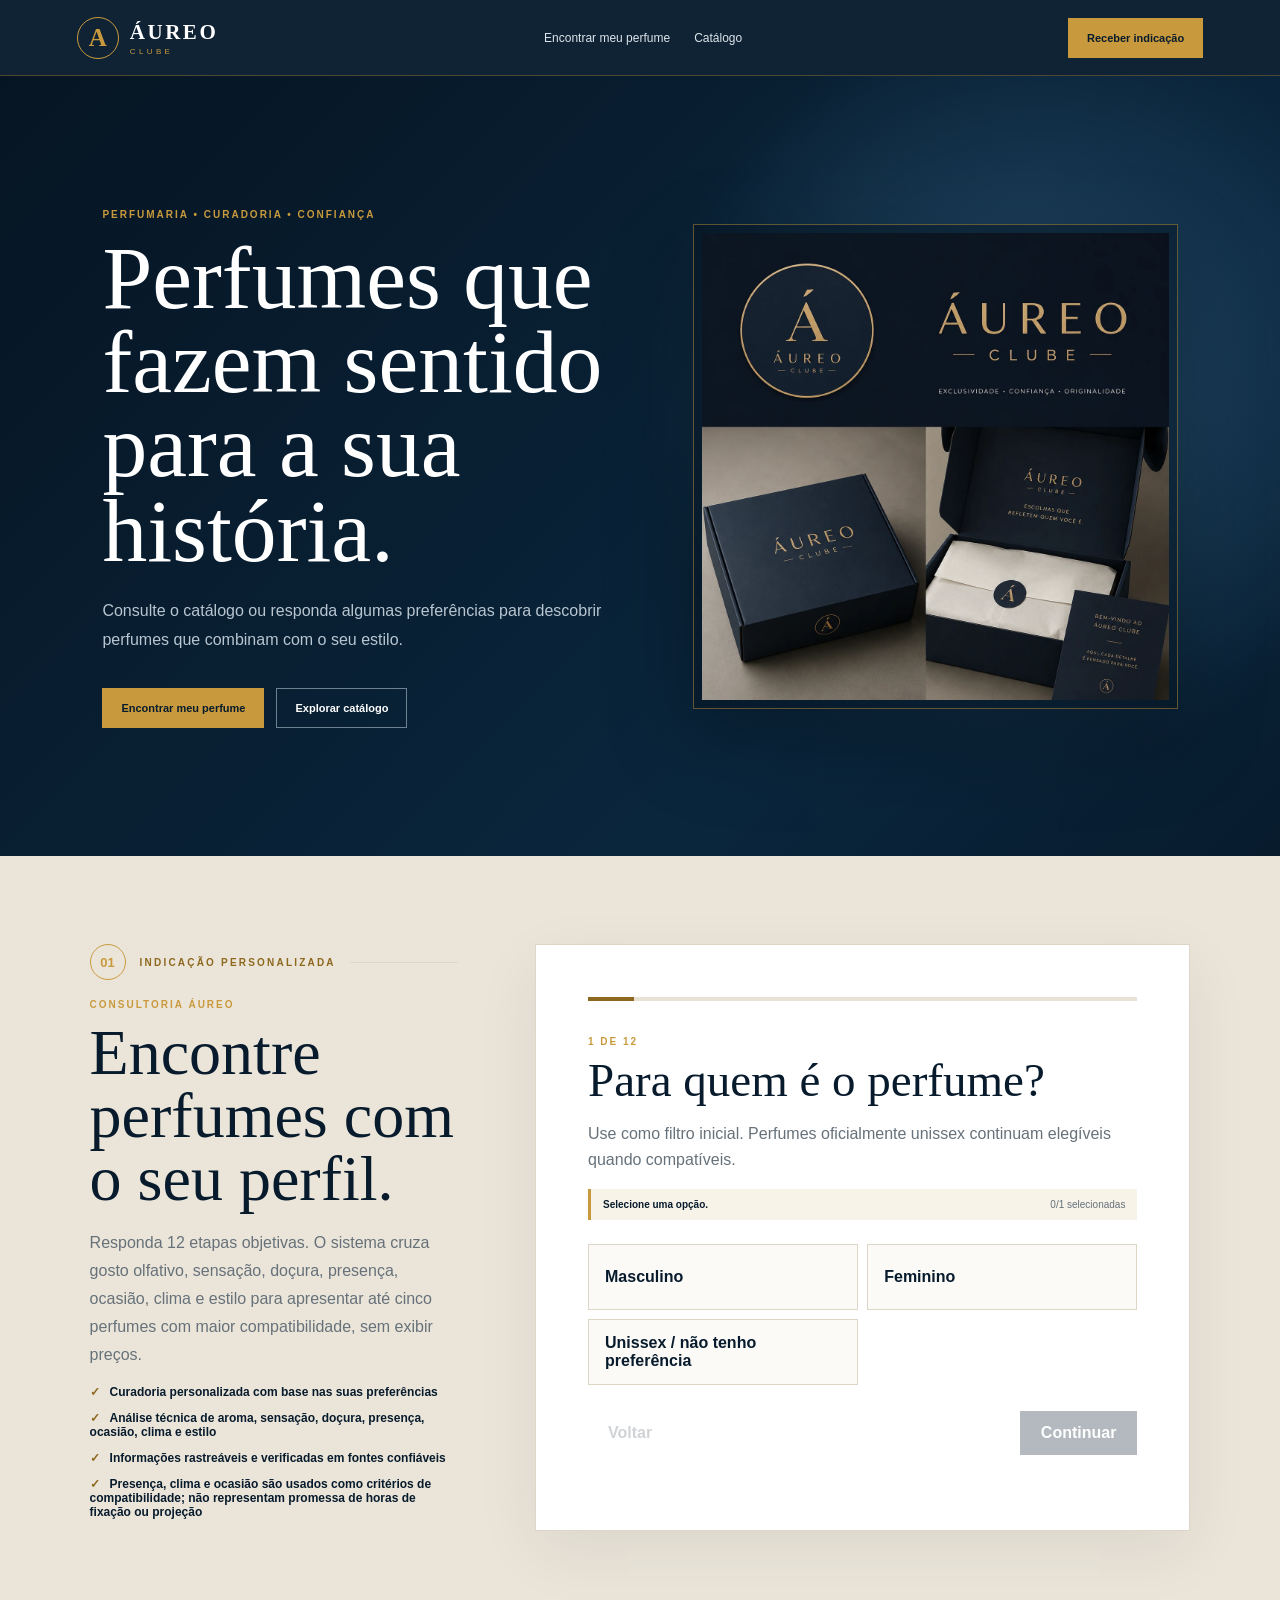
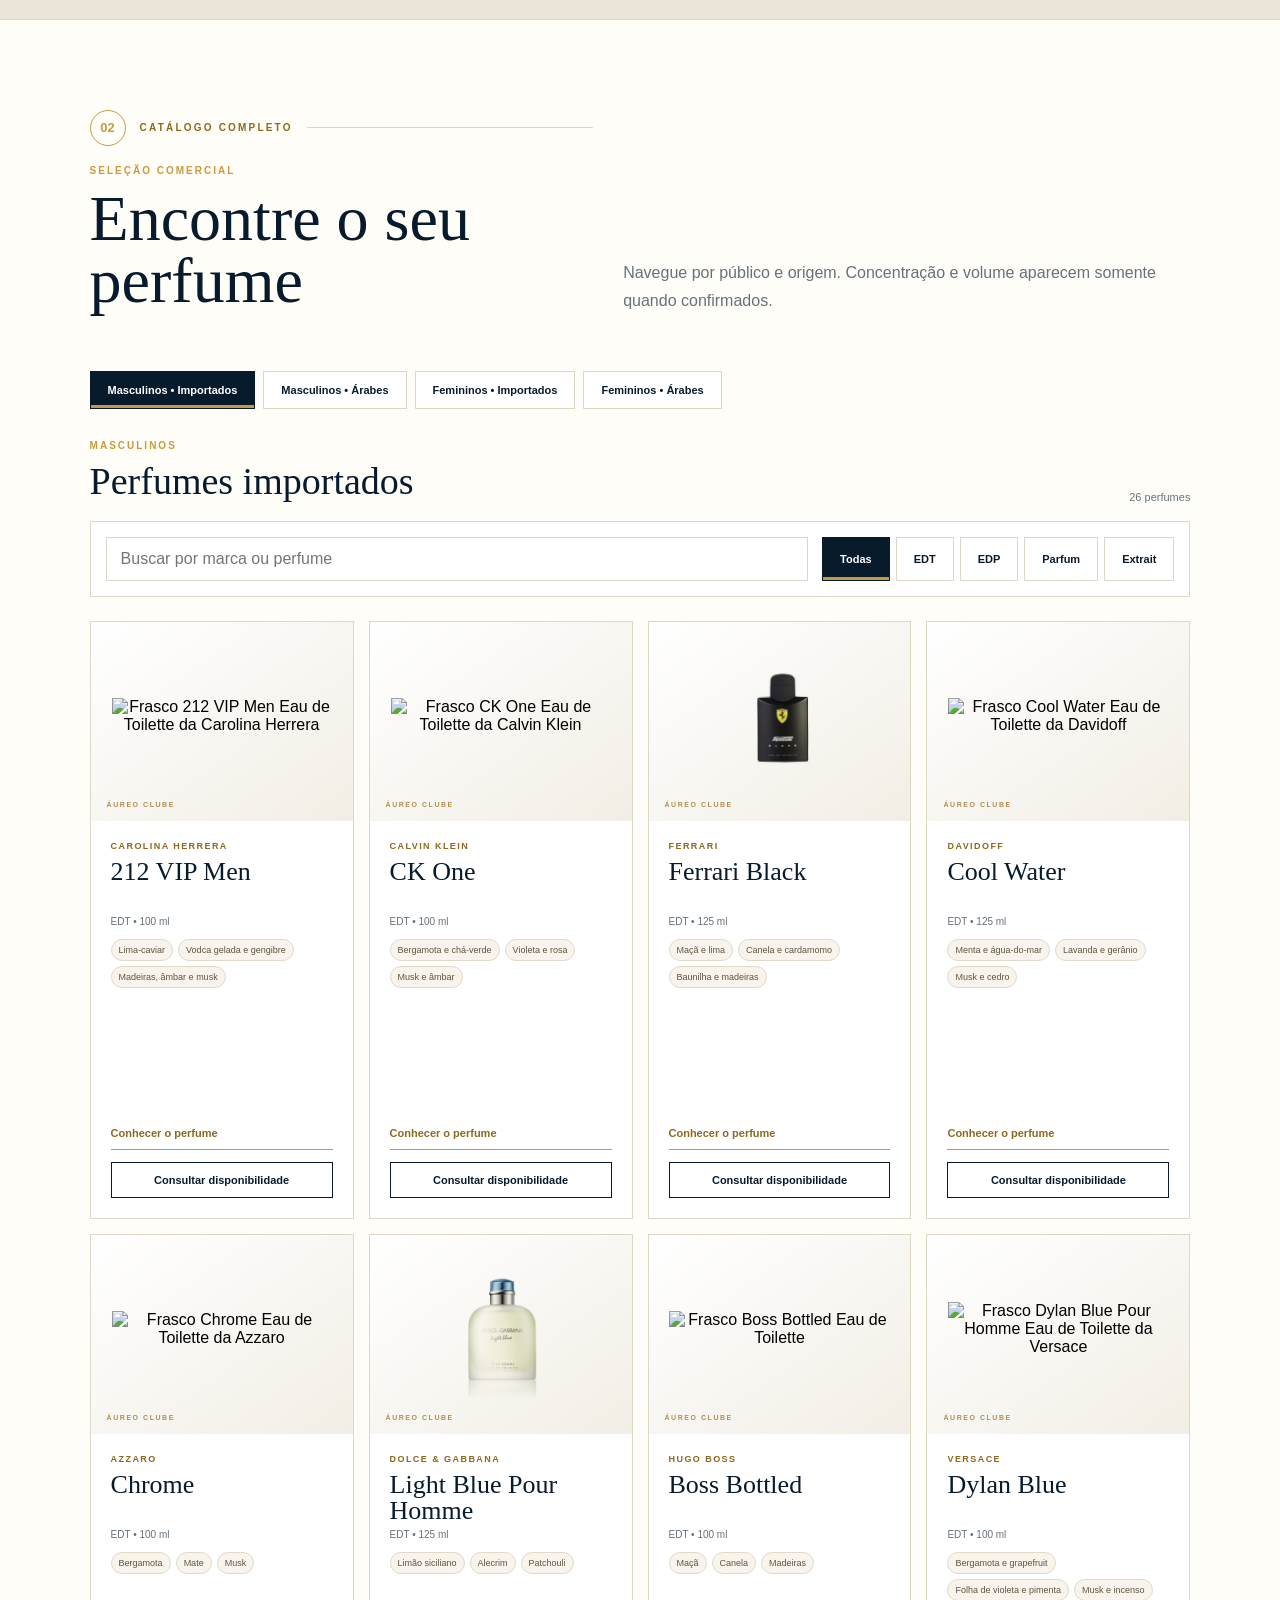
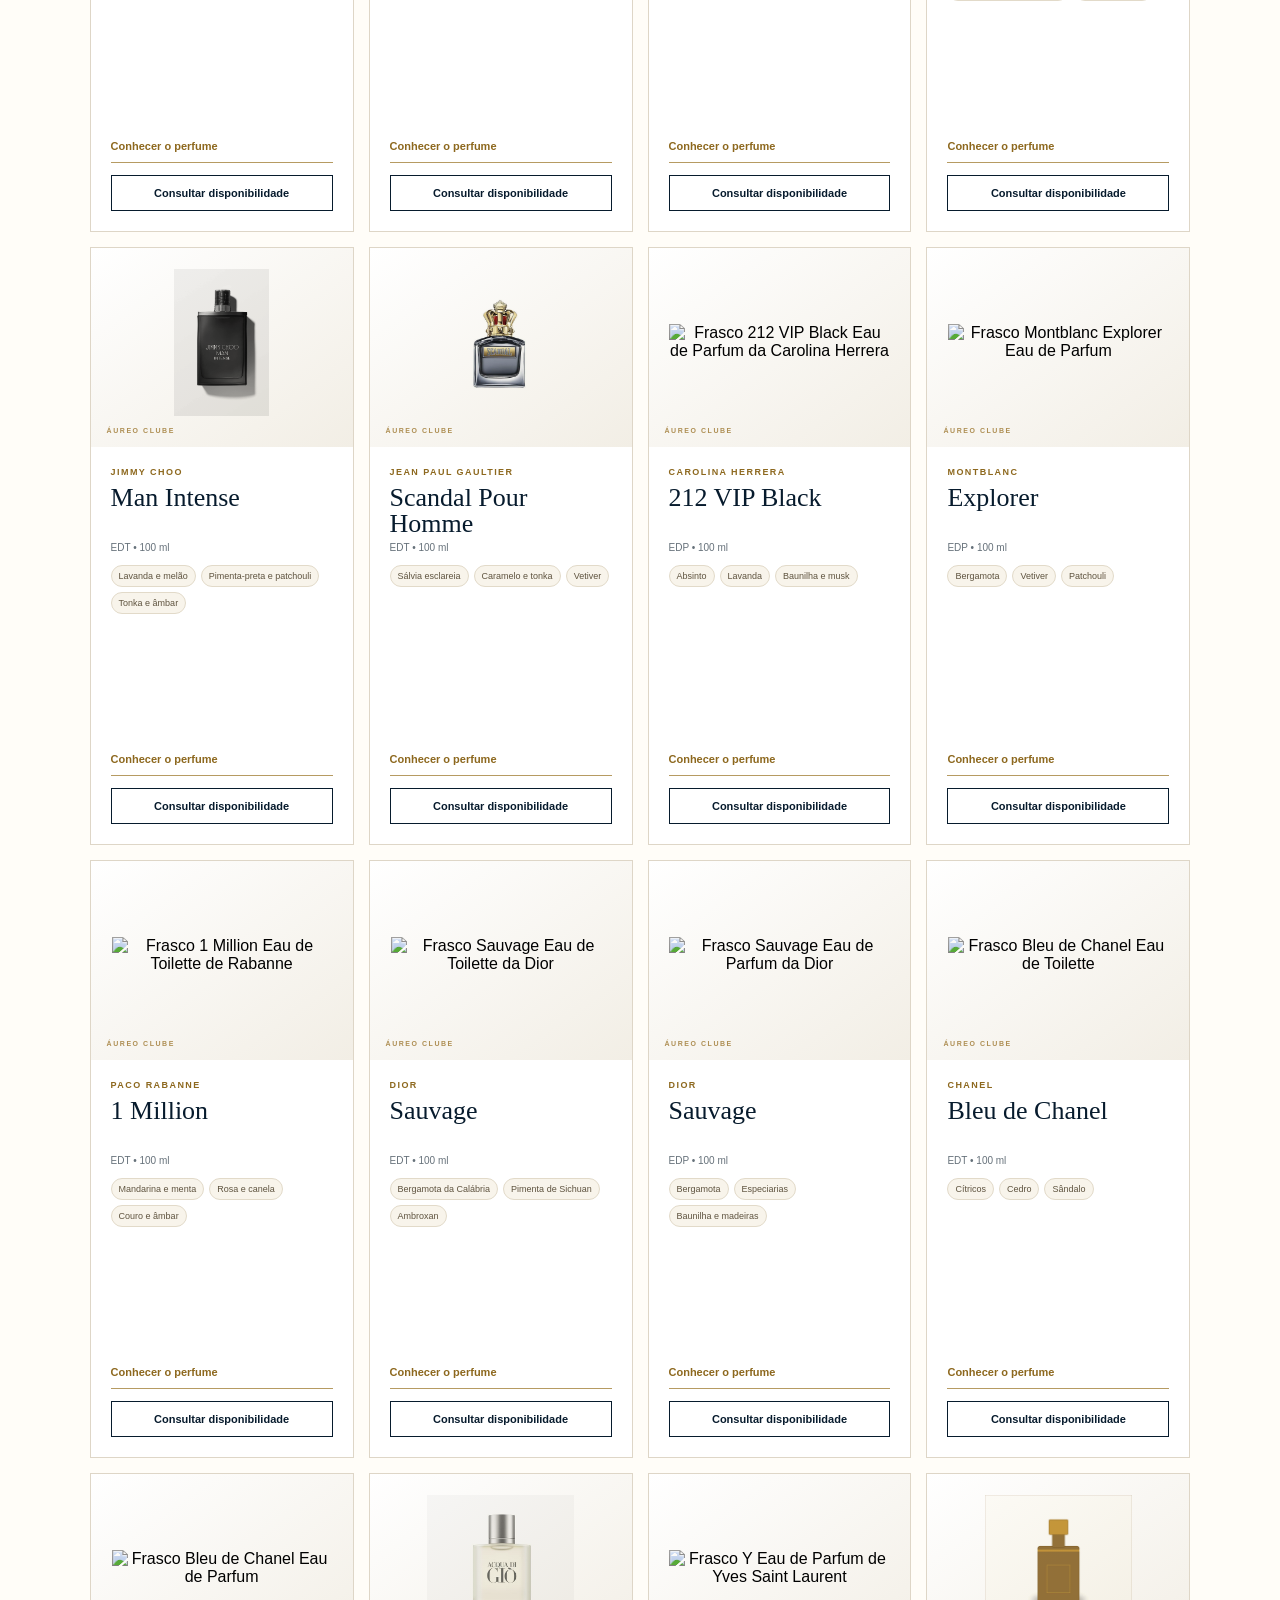
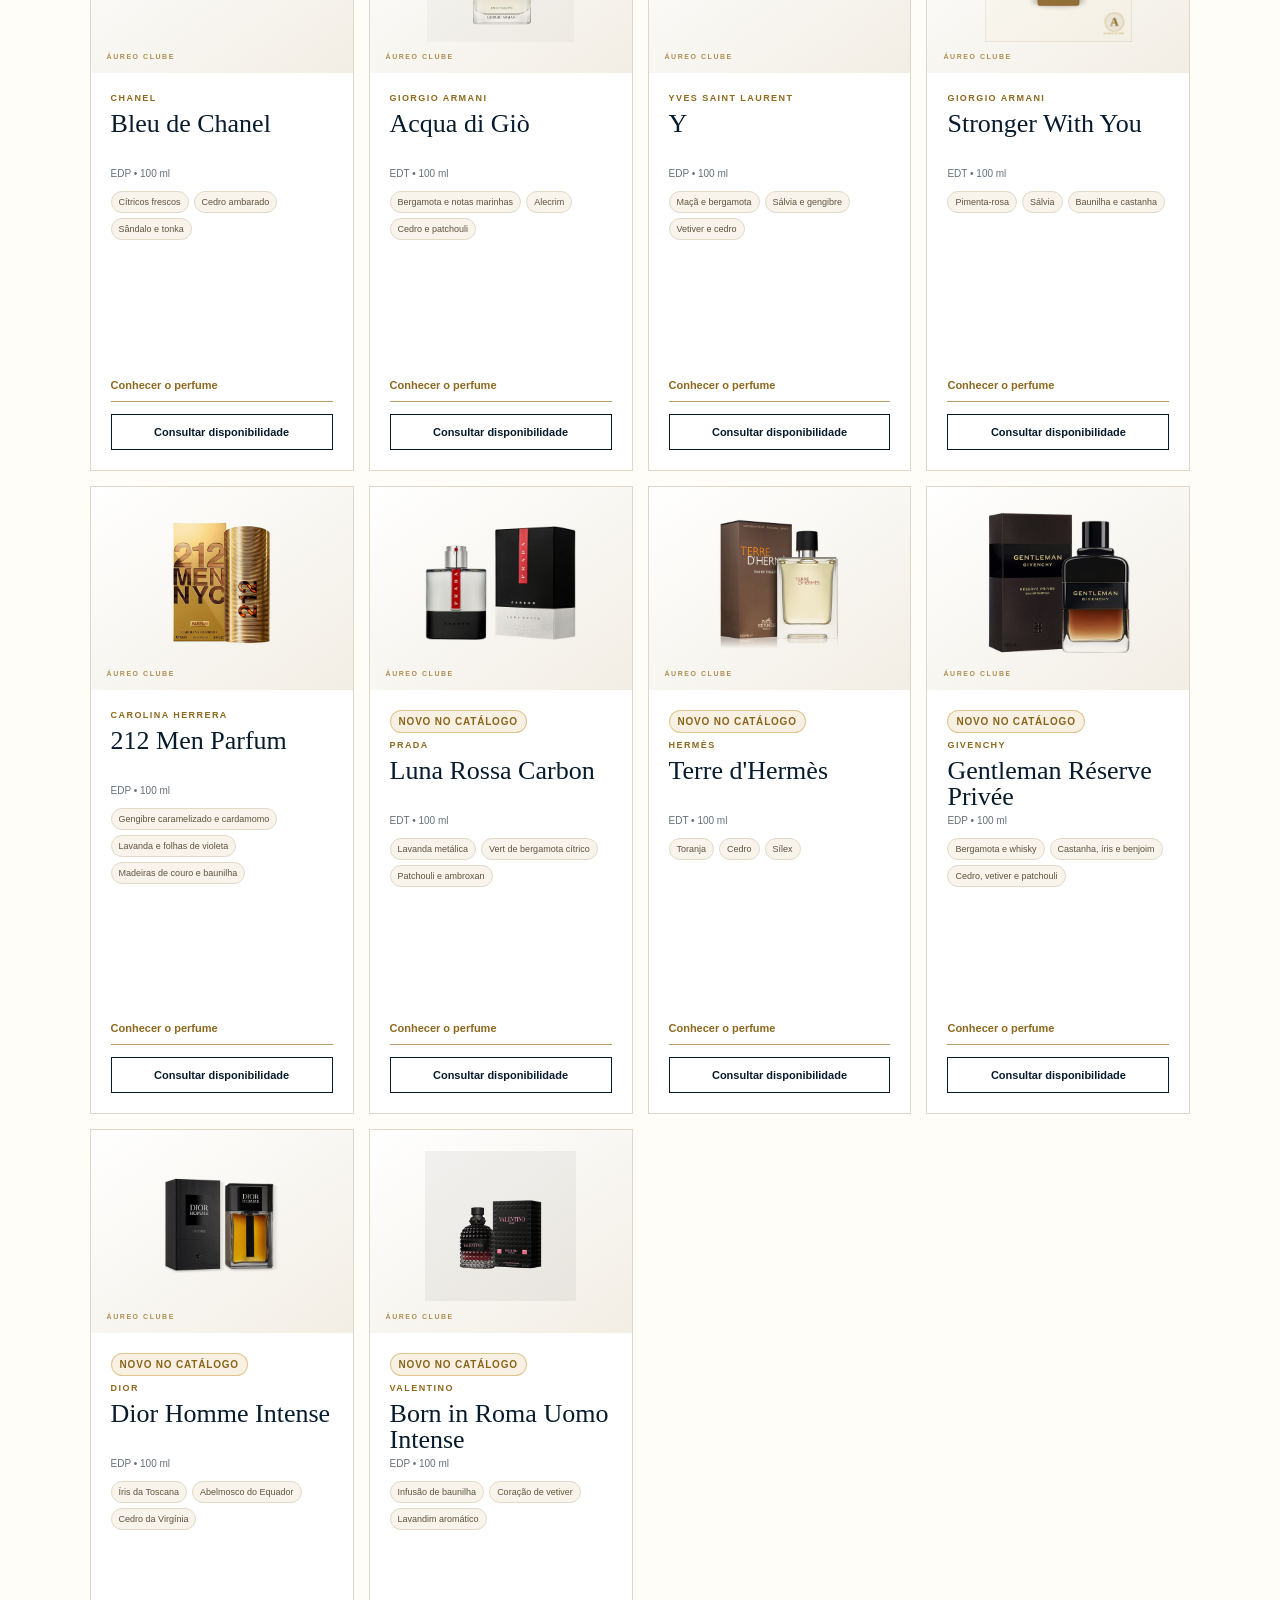
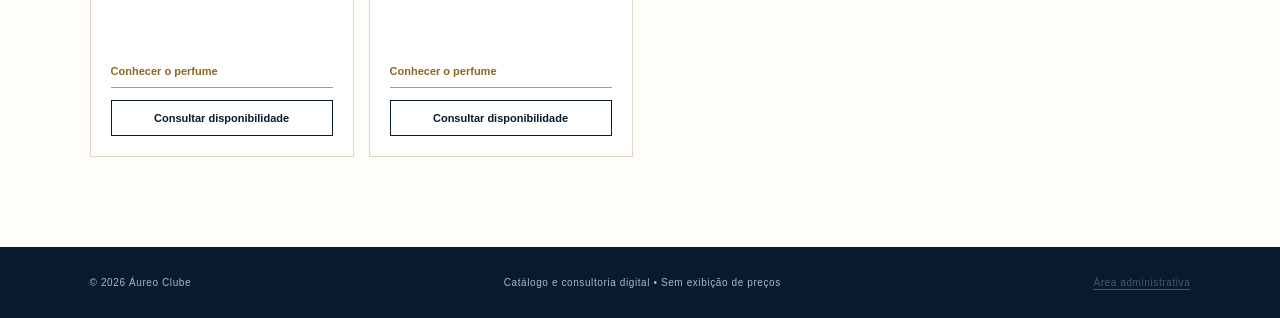
==== index.html @ dc9e3a60 "Add files via upload" ====
<!doctype html>
<html lang="pt-BR">
<head>
<meta charset="utf-8">
<meta name="viewport" content="width=device-width,initial-scale=1">
<meta name="description" content="Catálogo e consultoria olfativa Áureo Clube.">
<title>Áureo Clube — Catálogo e Consultoria</title>
<style>
:root{--navy:#071b2d;--navy2:#0d2d46;--gold:#c99a3d;--gold2:#8d681e;--cream:#f6f2e9;--paper:#fffdf8;--ink:#142230;--muted:#66717a;--line:#ded6c7;--display:Georgia,'Times New Roman',serif;--sans:Inter,Arial,sans-serif}*{box-sizing:border-box}html{scroll-behavior:smooth}body{margin:0;background:var(--cream);color:var(--ink);font-family:var(--sans)}button,input{font:inherit}button,a{touch-action:manipulation}.sr{position:absolute;width:1px;height:1px;padding:0;margin:-1px;overflow:hidden;clip:rect(0,0,0,0);white-space:nowrap;border:0}.header{position:sticky;top:0;z-index:20;min-height:76px;padding:12px clamp(18px,6vw,90px);display:flex;align-items:center;justify-content:space-between;gap:20px;background:rgba(7,27,45,.96);border-bottom:1px solid rgba(201,154,61,.32);backdrop-filter:blur(16px)}.brand{display:flex;align-items:center;gap:11px;color:white;text-decoration:none}.mark{width:42px;height:42px;display:grid;place-items:center;border:1px solid var(--gold);border-radius:50%;color:var(--gold);font:700 25px var(--display)}.brand strong{display:block;font:600 21px var(--display);letter-spacing:.12em;text-transform:uppercase}.brand small{display:block;margin-top:2px;color:var(--gold);font-size:8px;letter-spacing:.42em}.header nav{display:flex;gap:24px}.header nav a{color:#dce5eb;text-decoration:none;font-size:12px}.header .cta,.primary{padding:13px 18px;border:1px solid var(--gold);background:var(--gold);color:var(--navy);text-decoration:none;font-size:11px;font-weight:800}.hero{min-height:640px;padding:clamp(70px,10vw,140px) clamp(20px,8vw,120px);display:grid;grid-template-columns:1.05fr .95fr;align-items:center;gap:55px;overflow:hidden;background:radial-gradient(circle at 80% 40%,#244b68 0,transparent 34%),linear-gradient(135deg,#061523,#0a263d 70%,#071b2d);color:white}.eyebrow{color:var(--gold);font-size:10px;font-weight:800;letter-spacing:.2em}.hero h1{max-width:760px;margin:14px 0 24px;font:500 clamp(50px,7vw,92px)/.94 var(--display)}.hero p{max-width:600px;color:#b8c6d1;line-height:1.8}.hero-actions{margin-top:34px;display:flex;gap:12px;flex-wrap:wrap}.secondary{padding:13px 18px;border:1px solid #6d8190;color:white;text-decoration:none;font-size:11px;font-weight:800}.hero-art{height:430px;position:relative;display:grid;place-items:center}.hero-art:before{content:'A';width:245px;height:330px;display:grid;place-items:center;border:1px solid rgba(201,154,61,.75);border-radius:32px 32px 70px 70px;background:linear-gradient(150deg,rgba(255,255,255,.16),rgba(255,255,255,.03));box-shadow:0 40px 90px #0008;color:var(--gold);font:500 118px var(--display)}.hero-art:after{content:'ÁUREO CLUBE';position:absolute;bottom:55px;color:#d8c28e;font:700 10px var(--sans);letter-spacing:.3em}.consult{padding:88px clamp(20px,7vw,110px);display:grid;grid-template-columns:minmax(260px,.72fr) minmax(0,1.28fr);gap:clamp(34px,6vw,82px);background:#ebe5d9}.consult h2,.section-title h2{margin:10px 0 18px;color:var(--navy);font:500 clamp(42px,5vw,68px)/.98 var(--display)}.consult-intro p,.section-title p{color:var(--muted);line-height:1.75}.proof{padding:0;list-style:none;display:grid;gap:12px;color:var(--navy);font-size:12px;font-weight:700}.proof li:before{content:'✓';margin-right:10px;color:var(--gold2)}.quiz{padding:clamp(25px,5vw,52px);background:white;border:1px solid var(--line);box-shadow:0 20px 60px #071b2d12}.progress{height:4px;margin-bottom:30px;background:#e7e1d6}.progress span{height:100%;display:block;background:var(--gold2);transition:.2s}.quiz h3{margin:8px 0 8px;color:var(--navy);font:500 clamp(31px,4vw,47px)/1.02 var(--display)}.quiz>p{color:var(--muted);line-height:1.6}.options{margin-top:24px;display:grid;grid-template-columns:repeat(2,minmax(0,1fr));gap:9px}.option{min-height:66px;padding:14px 16px;border:1px solid var(--line);background:#fbfaf7;color:var(--navy);cursor:pointer;text-align:left;font-weight:750}.option[aria-checked=true]{border-color:var(--navy);background:var(--navy);color:white;box-shadow:inset 4px 0 var(--gold)}.quiz-actions{margin-top:26px;display:flex;justify-content:space-between;gap:12px}.quiz-actions button{min-height:44px;padding:0 20px;border:1px solid var(--navy);background:var(--navy);color:white;cursor:pointer;font-weight:800}.quiz-actions button:first-child{border:0;background:transparent;color:var(--muted)}.quiz-actions button:disabled{opacity:.3;cursor:not-allowed}.result-list{display:grid;gap:12px}.result{display:grid;grid-template-columns:155px 1fr;border:1px solid var(--line);background:#fbfaf7;overflow:hidden}.result img{width:100%;height:100%;min-height:255px;object-fit:contain;background:white;padding:10px}.result-copy{padding:23px}.result h4{margin:6px 0;color:var(--navy);font:500 31px var(--display)}.result p,.result dd{color:var(--muted);font-size:11px;line-height:1.6}.result dl{margin:12px 0}.result dt{color:var(--navy);font-size:9px;font-weight:800;text-transform:uppercase;letter-spacing:.1em}.result dd{margin:3px 0 10px}.source{color:var(--gold2);font-size:10px;font-weight:700}.empty{padding:30px;border:1px solid var(--line);background:#fbfaf7;color:var(--muted);line-height:1.7}.catalog{padding:90px clamp(20px,7vw,110px)}.section-title{display:flex;align-items:end;justify-content:space-between;gap:30px}.section-title p{max-width:570px}.tabs{margin-top:40px;display:flex;gap:8px;flex-wrap:wrap}.tabs button,.pills button{padding:12px 17px;border:1px solid var(--line);background:white;color:var(--navy);cursor:pointer;font-size:11px;font-weight:800}.tabs button.active,.pills button.active{border-color:var(--navy);background:var(--navy);color:white;box-shadow:inset 0 -3px var(--gold)}.category-head{margin:26px 0 18px;display:flex;align-items:end;justify-content:space-between}.category-head h3{margin:6px 0 0;color:var(--navy);font:500 38px var(--display)}.count{color:var(--muted);font-size:11px}.filters{margin-bottom:24px;padding:15px;display:grid;grid-template-columns:1fr auto;gap:14px;background:white;border:1px solid var(--line)}.filters input{width:100%;height:44px;padding:0 14px;border:1px solid var(--line)}.pills{display:flex;gap:6px}.grid{display:grid;grid-template-columns:repeat(4,minmax(0,1fr));gap:15px}.card{min-width:0;display:flex;flex-direction:column;background:white;border:1px solid var(--line);overflow:hidden}.visual{height:310px;padding:0;border:0;background:linear-gradient(145deg,#fff,#f2eee5);cursor:pointer;overflow:hidden}.visual img{width:100%;height:100%;object-fit:contain;padding:8%}.visual img.legacy-left{object-fit:cover;padding:0;transform:scale(1.75);transform-origin:22% 65%}.visual img.legacy-right{object-fit:cover;padding:0;transform:scale(1.55);transform-origin:76% 55%}.card-body{height:100%;padding:20px;display:flex;flex-direction:column}.brand-name{color:var(--gold2);font-size:9px;font-weight:800;letter-spacing:.16em;text-transform:uppercase}.card h3{min-height:52px;margin:8px 0 5px;color:var(--navy);font:500 26px/1 var(--display)}.meta{color:var(--muted);font-size:10px}.chips{margin:12px 0 18px;padding:0;display:flex;flex-wrap:wrap;gap:5px;list-style:none}.chips li{padding:5px 7px;border:1px solid #e2dac9;border-radius:99px;background:#f8f4eb;color:#5e533f;font-size:9px}.detail{margin-top:auto;padding:10px 0;border:0;border-bottom:1px solid #b69b62;background:transparent;color:var(--gold2);text-align:left;cursor:pointer;font-size:11px;font-weight:800}.availability{margin-top:12px;padding:11px;border:1px solid var(--navy);background:transparent;color:var(--navy);cursor:pointer;font-size:11px;font-weight:800}.no-results{grid-column:1/-1;padding:50px;text-align:center;background:white;border:1px dashed var(--line);color:var(--muted)}.overlay{position:fixed;inset:0;z-index:50;padding:20px;display:none;align-items:center;justify-content:center;background:#020b12c7}.overlay.open{display:flex}.modal{width:min(940px,100%);max-height:calc(100vh - 40px);overflow:auto;display:grid;grid-template-columns:minmax(280px,.9fr) minmax(320px,1.1fr);position:relative;background:var(--cream);box-shadow:0 30px 90px #0008}.modal-visual{min-height:540px;padding:34px;display:grid;place-items:center;background:radial-gradient(circle,#173c58,var(--navy) 70%)}.modal-visual img{width:100%;height:100%;max-height:470px;object-fit:contain}.modal-copy{padding:56px clamp(26px,5vw,60px) 42px}.modal-copy h2{margin:9px 0 4px;color:var(--navy);font:500 clamp(40px,5vw,60px)/.98 var(--display)}.modal-copy>strong{color:var(--gold2);font-size:10px;letter-spacing:.08em;text-transform:uppercase}.modal-copy p,.modal-copy dd{color:var(--muted);line-height:1.7}.modal-copy dl{margin:22px 0}.modal-copy dt{margin-top:12px;color:var(--navy);font-size:9px;font-weight:800;letter-spacing:.1em;text-transform:uppercase}.modal-copy dd{margin:4px 0;font-size:12px}.verified{padding:10px 12px;border-left:3px solid #2f7851;background:#e2efe7;color:#20583a!important;font-size:10px}.pending{border-color:#a77c2a;background:#f5ead5;color:#6b4b12!important}.close{position:absolute;right:18px;top:18px;z-index:2;width:40px;height:40px;border:1px solid var(--line);border-radius:50%;background:var(--cream);color:var(--navy);cursor:pointer;font-size:24px}.modal-copy .availability{width:100%;margin-top:20px}.toast{position:fixed;left:50%;bottom:20px;z-index:80;max-width:min(520px,calc(100vw - 32px));padding:13px 17px;transform:translateX(-50%);border-left:4px solid var(--gold);background:white;box-shadow:0 10px 35px #0004;display:none;font-size:12px}.toast.show{display:block}footer{padding:30px clamp(20px,7vw,110px);display:flex;justify-content:space-between;gap:20px;background:var(--navy);color:#aab8c3;font-size:10px;letter-spacing:.06em}.new-badge{display:inline-flex;align-items:center;width:max-content;margin:0 0 7px;padding:5px 8px;border-radius:999px;background:rgba(201,154,61,.14);border:1px solid rgba(201,154,61,.5);color:#8a641b;font-size:10px;font-weight:800;letter-spacing:.08em}
@media(max-width:1050px){.grid{grid-template-columns:repeat(3,1fr)}}@media(max-width:820px){.header nav{display:none}.header .cta{display:none}.hero{min-height:auto;grid-template-columns:1fr;padding-top:75px}.hero-art{height:310px}.hero-art:before{height:260px;width:190px}.consult{grid-template-columns:1fr}.section-title{display:block}.grid{grid-template-columns:repeat(2,1fr)}.modal{grid-template-columns:1fr}.modal-visual{min-height:330px}.result{grid-template-columns:120px 1fr}}@media(max-width:560px){.hero{padding-left:20px;padding-right:20px}.hero h1{font-size:52px}.hero-art{display:none}.options{grid-template-columns:1fr}.filters{grid-template-columns:1fr}.pills button{flex:1}.grid{grid-template-columns:1fr}.visual{height:360px}.card h3{min-height:0}.modal-visual{min-height:290px}.modal-copy{padding:36px 22px 28px}.result{grid-template-columns:1fr}.result img{height:240px}.category-head{align-items:start}.header{padding:10px 16px}footer{flex-direction:column}}
.section-kicker{display:flex;align-items:center;gap:14px;margin-bottom:14px}
.section-kicker .num{width:36px;height:36px;flex-shrink:0;border:1px solid var(--gold);border-radius:50%;display:grid;place-items:center;color:var(--gold);font:700 13px var(--sans)}
.section-kicker .line{flex:1;height:1px;background:var(--line)}
.section-kicker span:not(.num):not(.line){color:var(--gold2);font-size:10px;font-weight:800;letter-spacing:.22em;text-transform:uppercase}
.catalog{background:var(--paper);border-top:1px solid var(--line)}
.tag{display:inline-flex;align-items:center;padding:4px 10px;border:1px solid var(--gold2);color:var(--gold2);font-size:9px;font-weight:800;letter-spacing:.1em;text-transform:uppercase;background:#fbf6ea}
.tag.arabe{border-color:#8d681e;color:#8d681e;background:#f7ecd6}
.tag.importado{border-color:#2f4f6b;color:#2f4f6b;background:#eaf1f7}
.tag.budget{border-color:var(--navy2);color:var(--navy2);background:#eef3f7}
.result-tags{display:flex;flex-wrap:wrap;gap:6px;margin:2px 0 10px}
.result h4{margin-top:2px}
.lead-modal{grid-template-columns:1fr;max-width:520px}
.lead-copy{padding:44px clamp(26px,5vw,52px) 38px}
.lead-product{margin-top:8px;font:700 13px var(--sans);color:var(--gold2)}
.lead-intro{margin-top:10px;color:var(--muted);font-size:13px;line-height:1.6}
.lead-form{margin-top:22px;display:grid;gap:16px}
.lead-form label{display:grid;gap:6px;font:700 11px var(--sans);letter-spacing:.04em;color:var(--navy2);text-transform:uppercase}
.lead-form input{font:15px var(--sans);padding:12px 14px;border:1px solid var(--line);background:var(--paper);color:var(--ink);width:100%;box-sizing:border-box}
.lead-form input:focus{outline:2px solid var(--gold);outline-offset:1px}
.lead-submit{margin-top:6px;padding:13px;border:1px solid var(--navy);background:var(--navy);color:#fff;cursor:pointer;font:800 12px var(--sans);letter-spacing:.04em;text-transform:uppercase}
.lead-submit:disabled{opacity:.6;cursor:wait}
.lead-status{min-height:16px;font-size:12px;color:var(--gold2);margin:0}
.lead-status.error{color:#a3372f}
.lead-privacy{margin-top:14px;color:var(--muted);font-size:10px}
footer{position:relative}
.admin-link{color:var(--muted);font-size:10px;text-decoration:underline;text-underline-offset:3px;opacity:.7}
.admin-link:hover{opacity:1;color:var(--gold2)}
.admin-login-modal{grid-template-columns:1fr;max-width:420px}
.admin-modal{grid-template-columns:1fr;max-width:760px;width:min(760px,100%)}
.admin-copy{padding:40px clamp(22px,4vw,48px) 40px}
.admin-head{display:flex;align-items:flex-end;justify-content:space-between;gap:16px;flex-wrap:wrap}
.admin-actions{display:flex;gap:8px}
.admin-btn{padding:9px 14px;border:1px solid var(--navy);background:transparent;color:var(--navy);cursor:pointer;font:800 10px var(--sans);letter-spacing:.05em;text-transform:uppercase}
.admin-btn:hover{background:var(--navy);color:#fff}
.admin-list{margin-top:20px;display:grid;gap:12px;max-height:52vh;overflow:auto}
.admin-empty{color:var(--muted);font-size:13px;padding:18px 0}
.admin-row{border:1px solid var(--line);background:var(--paper);padding:16px 18px;display:grid;grid-template-columns:1fr auto;gap:12px;align-items:center}
.admin-row-info{display:grid;gap:3px}
.admin-row-name{font:700 15px var(--display);color:var(--navy)}
.admin-row-meta{font-size:12px;color:var(--muted)}
.admin-row-product{font-size:11px;color:var(--gold2);font-weight:700}
.admin-row-time{font-size:10px;color:var(--muted)}
.admin-whatsapp{display:inline-flex;align-items:center;gap:6px;padding:9px 14px;background:#1f8a51;color:#fff;text-decoration:none;font:800 11px var(--sans);letter-spacing:.03em;white-space:nowrap}
.admin-whatsapp:hover{background:#176b3e}
</style>
<style>
.hero-art{height:auto!important;min-height:0;margin:0;padding:8px;border:1px solid #c99a3d75;background:#04101b73;box-shadow:0 32px 80px #0004}.hero-art:before,.hero-art:after{content:none!important}.hero-art img{width:100%;height:auto;aspect-ratio:1/1;display:block;object-fit:cover}.visual{position:relative;background:linear-gradient(145deg,#fff,#f2eee5)}.visual:after,.modal-visual:after{content:'ÁUREO CLUBE';position:absolute;left:16px;bottom:13px;color:#9a7228c7;font-size:7px;font-weight:800;letter-spacing:.22em}.visual img.packshot{object-fit:contain!important;padding:8% 8% 12%!important;transform:none!important;mix-blend-mode:multiply}.modal-visual{position:relative;background:linear-gradient(145deg,#fff,#f2eee5)!important}.modal-visual img{mix-blend-mode:multiply}.selection-note{display:flex;align-items:center;justify-content:space-between;gap:12px;margin:2px 0 14px;padding:10px 12px;border-left:3px solid var(--gold);background:#f7f3e9;color:var(--navy);font-size:10px}.selection-note span{color:var(--muted);white-space:nowrap}.result-groups{display:grid;gap:26px;margin-top:22px}.result-group{padding:18px;border:1px solid var(--line);background:#f7f4ed}.result-group.arabe{box-shadow:inset 4px 0 #a9772d}.result-group.importado{box-shadow:inset 4px 0 var(--navy)}.result-group-head{display:flex;align-items:end;justify-content:space-between;gap:18px;margin-bottom:15px}.result-group-head h4{margin:4px 0 2px;color:var(--navy);font:500 29px var(--display)}.result-group-head p{margin:0}.result-group-head>strong{color:var(--gold2);font:500 25px var(--display)}.tag.match{border-color:#bcb3a4;color:#5e6670;background:#fff}.result-caveat{padding:9px 11px;border-left:3px solid #b77a31;background:#f4ead7;color:#624514!important}.result-interest{width:100%;margin-top:16px}.result-copy>strong{color:var(--gold2);font-size:10px;letter-spacing:.08em;text-transform:uppercase}@media(max-width:620px){.hero-art{display:block!important;padding:5px}.selection-note{align-items:flex-start}.result-group{padding:11px}.result-group-head{align-items:start}.result-group-head h4{font-size:25px}}
</style>
<style>
.quiz-text-wrap{margin-top:24px}
.quiz-text-label{display:block;margin-bottom:9px;color:var(--navy);font-size:10px;font-weight:800;letter-spacing:.08em;text-transform:uppercase}
.quiz-text{width:100%;min-height:58px;padding:16px 17px;border:1px solid var(--line);background:#fbfaf7;color:var(--navy);outline:none}
.quiz-text:focus{border-color:var(--navy);box-shadow:inset 4px 0 var(--gold)}
.optional-note{margin-top:9px;color:var(--muted);font-size:10px;line-height:1.5}
.profile-result{margin:18px 0 22px;padding:18px 20px;border:1px solid #d8c79f;background:linear-gradient(135deg,#fffaf0,#f5efe3)}
.profile-result strong{display:block;margin-bottom:6px;color:var(--gold2);font-size:10px;letter-spacing:.12em;text-transform:uppercase}
.profile-result p{margin:0;color:var(--navy)!important;font-size:13px!important;line-height:1.65!important}
.result-role{display:inline-block;margin-bottom:5px;padding:5px 8px;background:var(--navy);color:#fff;font-size:8px;font-weight:850;letter-spacing:.11em;text-transform:uppercase}
.quiz-policy{margin:12px 0 0;padding:10px 12px;border-left:3px solid var(--gold);background:#f7f3e9;color:#5f6870;font-size:10px;line-height:1.55}
@media(max-width:620px){.profile-result{padding:14px}.quiz-text{min-height:54px}}
</style>
</head>
<body>
<header class="header"><a class="brand" href="#inicio"><span class="mark">A</span><span><strong>Áureo</strong><small>CLUBE</small></span></a><nav><a href="#consultoria">Encontrar meu perfume</a><a href="#catalogo">Catálogo</a></nav><a class="cta" href="#consultoria">Receber indicação</a></header>
<main>
<section class="hero" id="inicio"><div><span class="eyebrow">PERFUMARIA • CURADORIA • CONFIANÇA</span><h1>Perfumes que fazem sentido para a sua história.</h1><p>Consulte o catálogo ou responda algumas preferências para descobrir perfumes que combinam com o seu estilo.</p><div class="hero-actions"><a class="primary" href="#consultoria">Encontrar meu perfume</a><a class="secondary" href="#catalogo">Explorar catálogo</a></div></div><figure class="hero-art"><img src="[data-uri]" alt="Identidade institucional Áureo Clube com logotipo e embalagens premium em azul-marinho e dourado"></figure></section>
<section class="consult" id="consultoria"><div class="consult-intro"><div class="section-kicker"><span class="num">01</span><span>Indicação personalizada</span><span class="line"></span></div><span class="eyebrow">CONSULTORIA ÁUREO</span><h2>Encontre perfumes com o seu perfil.</h2><p>Responda 12 etapas objetivas. O sistema cruza gosto olfativo, sensação, doçura, presença, ocasião, clima e estilo para apresentar até cinco perfumes com maior compatibilidade, sem exibir preços.</p><ul class="proof"><li>Curadoria personalizada com base nas suas preferências</li><li>Análise técnica de aroma, sensação, doçura, presença, ocasião, clima e estilo</li><li>Informações rastreáveis e verificadas em fontes confiáveis</li><li>Presença, clima e ocasião são usados como critérios de compatibilidade; não representam promessa de horas de fixação ou projeção</li></ul></div><div class="quiz" id="quiz"></div></section>
<section class="catalog" id="catalogo"><div class="section-title"><div><div class="section-kicker"><span class="num">02</span><span>Catálogo completo</span><span class="line"></span></div><span class="eyebrow">SELEÇÃO COMERCIAL</span><h2>Encontre o seu perfume</h2></div><p>Navegue por público e origem. Concentração e volume aparecem somente quando confirmados.</p></div><div class="tabs" id="tabs"></div><div class="category-head"><div><span class="eyebrow" id="category-label"></span><h3 id="category-title"></h3></div><span class="count" id="count"></span></div><div class="filters"><label><span class="sr">Buscar por marca ou perfume</span><input id="search" placeholder="Buscar por marca ou perfume"></label><div class="pills" id="pills"></div></div><div class="grid" id="grid"></div></section>
</main>
<footer><span>© 2026 Áureo Clube</span><span>Catálogo e consultoria digital • Sem exibição de preços</span><a href="#" id="admin-link" class="admin-link">Área administrativa</a></footer>
<div class="overlay" id="overlay" aria-hidden="true"><div class="modal" role="dialog" aria-modal="true" aria-labelledby="modal-title"><button class="close" id="close" aria-label="Fechar">×</button><div class="modal-visual"><img id="modal-image" alt=""></div><div class="modal-copy" id="modal-copy"></div></div></div>
<div class="overlay" id="lead-overlay" aria-hidden="true"><div class="modal lead-modal" role="dialog" aria-modal="true" aria-labelledby="lead-title"><button class="close" id="lead-close" aria-label="Fechar">×</button><div class="modal-copy lead-copy"><span class="eyebrow">CONSULTAR DISPONIBILIDADE</span><h2 id="lead-title">Fale com a Áureo Clube</h2><p class="lead-product" id="lead-product-line"></p><p class="lead-intro">Deixe seus dados que a nossa equipe confirma a disponibilidade e retorna por telefone ou e-mail.</p><form id="lead-form" class="lead-form" novalidate><label>Nome completo<input type="text" id="lead-name" name="name" autocomplete="name" required></label><label>Telefone (WhatsApp)<input type="tel" id="lead-phone" name="phone" autocomplete="tel" placeholder="(11) 91234-5678" required></label><label>E-mail<input type="email" id="lead-email" name="email" autocomplete="email" required></label><input type="hidden" id="lead-product-field" name="perfume_de_interesse"><input type="hidden" name="_subject" value="Nova consulta - Áureo Clube"><button type="submit" class="lead-submit" id="lead-submit-btn">Enviar consulta</button><p class="lead-status" id="lead-status" role="status" aria-live="polite"></p></form><p class="lead-privacy">Seus dados são usados apenas para retorno sobre esta consulta.</p></div></div></div>
<div class="overlay" id="admin-login-overlay" aria-hidden="true"><div class="modal admin-login-modal" role="dialog" aria-modal="true" aria-labelledby="admin-login-title"><button class="close" id="admin-login-close" aria-label="Fechar">×</button><div class="modal-copy lead-copy"><span class="eyebrow">ÁREA ADMINISTRATIVA</span><h2 id="admin-login-title">Acesso restrito</h2><p class="lead-intro">Informe a senha de administrador para ver as consultas recebidas.</p><form id="admin-login-form" class="lead-form" novalidate><label>Senha<input type="password" id="admin-password" name="password" autocomplete="current-password" required></label><button type="submit" class="lead-submit" id="admin-login-btn">Entrar</button><p class="lead-status" id="admin-login-status" role="status" aria-live="polite"></p></form></div></div></div>
<div class="overlay" id="admin-overlay" aria-hidden="true"><div class="modal admin-modal" role="dialog" aria-modal="true" aria-labelledby="admin-title"><button class="close" id="admin-close" aria-label="Fechar">×</button><div class="modal-copy admin-copy"><div class="admin-head"><div><span class="eyebrow">ÁREA ADMINISTRATIVA</span><h2 id="admin-title">Consultas recebidas</h2></div><div class="admin-actions"><button class="admin-btn" id="admin-refresh" type="button">Atualizar</button><button class="admin-btn" id="admin-logout" type="button">Sair</button></div></div><p class="lead-status" id="admin-status" role="status" aria-live="polite"></p><div id="admin-list" class="admin-list"></div></div></div></div>
<div class="toast" id="toast" role="status" aria-live="polite"></div>
<script>const AUREO_DATA={"products":[{"id":"chanel-coco-mademoiselle-edp-100","brand":"Chanel","name":"Coco Mademoiselle","concentration":"EDP","volumeMl":100,"gender":"feminino","origin":"importado","image":"[data-uri]","imageAlt":"Frasco Coco Mademoiselle Eau de Parfum da Chanel","family":"Âmbar","characteristics":["Laranja","Rosa e jasmim","Patchouli e vetiver"],"summary":"Uma composição ambarada de espírito livre, com cítricos vivos, coração floral transparente e um rastro elegante de patchouli e vetiver.","verifiedNotes":"Laranja, jasmim, rosa de maio, patchouli e vetiver.","sourceUrl":"https://www.chanel.com/gr/fragrance/p/116520/coco-mademoiselle-eau-de-parfum-spray/","sourceCheckedAt":"20/08/2026","sourceKind":"official"},{"id":"lancome-la-vie-est-belle-edp-100","brand":"Lancôme","name":"La Vie Est Belle","concentration":"EDP","volumeMl":100,"gender":"feminino","origin":"importado","image":"https://www.lancome.ie/dw/image/v2/AAQP_PRD/on/demandware.static/-/Sites-lac-master-catalog/en/dw1469a3f1/images/PACKSHOTS/FRAGRANCE/LA_VIE_EST_BELLE/313013_La_Vie_Est_Belle_Eau_De_Parfum/50ml.jpg?q=70&sfrm=jpg&sw=1340","imageAlt":"Frasco La Vie Est Belle Eau de Parfum da Lancôme","family":"Floral gourmand","characteristics":["Íris","Jasmim e flor de laranjeira","Baunilha e patchouli"],"summary":"Um floral gourmand luminoso em que a íris encontra flores brancas, baunilha e um acorde adocicado confortável.","verifiedNotes":"Íris, patchouli, baunilha, acorde de açúcar, jasmim sambac e flor de laranjeira.","sourceUrl":"https://www.lancome-usa.com/gifts-and-sets/la-vie-est-belle-eau-de-parfum-holiday-2025/01255-LAC.html","sourceCheckedAt":"20/08/2026","sourceKind":"official"},{"id":"carolina-herrera-good-girl-edp-80","brand":"Carolina Herrera","name":"Good Girl","concentration":"EDP","volumeMl":80,"gender":"feminino","origin":"importado","image":"https://d3cdlnm7te7ky2.cloudfront.net/media/catalog/product/cache/1f1b8d9a1b49678555bea203c2f52e39/f/-/f-good-girl-edp_1_1.jpg","imageAlt":"Frasco Good Girl Eau de Parfum da Carolina Herrera","family":"Âmbar floral","characteristics":["Jasmim e tuberosa","Amêndoa","Tonka e cacau"],"summary":"Uma fragrância de contrastes, que combina flores brancas luminosas com facetas envolventes de amêndoa, cacau e fava tonka.","verifiedNotes":"Amêndoa, jasmim sambac, tuberosa, cacau e fava tonka.","sourceUrl":"https://www.carolinaherrera.com/us/en/p-fragrance/good-girl-eau-de-parfum","sourceCheckedAt":"20/08/2026","sourceKind":"official"},{"id":"dolce-gabbana-devotion-edp-100","brand":"Dolce & Gabbana","name":"Devotion","concentration":"EDP","volumeMl":100,"gender":"feminino","origin":"importado","image":"https://distcdn.nicehair.dk/products/106849/dolce--gabbana-devotion-edp-50-ml-1697101270.jpg","imageAlt":"Frasco Devotion Eau de Parfum da Dolce & Gabbana","family":"Gourmand","characteristics":["Cítricos cristalizados","Flor de laranjeira","Baunilha"],"summary":"Uma assinatura gourmand luminosa, construída em torno do encontro entre cítricos cristalizados, flor de laranjeira e baunilha.","verifiedNotes":"Cítricos cristalizados, flor de laranjeira e baunilha.","sourceUrl":"https://www.dolcegabbana.com/en-vn/beauty/perfumes-for-her/devotion/devotion-eau-de-parfum---VT0063VT0009V000.html","sourceCheckedAt":"20/08/2026","sourceKind":"official"},{"id":"xerjoff-accento-edp-100","brand":"Xerjoff","name":"Accento","concentration":"EDP","volumeMl":100,"gender":"feminino","origin":"importado","image":"https://myholdal.com/cdn/shop/files/Vibe-ACCENTO-eaudeparfum-50ml-flacon_1_1024x1024.png?v=1751868575","imageAlt":"Frasco Accento Eau de Parfum da Xerjoff","family":"Floral frutado","characteristics":["Abacaxi e jacinto","Íris e jasmim","Musk, âmbar e baunilha"],"summary":"Floral frutado refinado, com abertura suculenta, coração floral elegante e base macia de musk, âmbar e baunilha.","verifiedNotes":"Abacaxi, jacinto, íris, jasmim, pimenta-rosa, musk, âmbar, vetiver, patchouli e baunilha.","sourceUrl":"https://www.xerjoff.com/products/accento-eau-de-parfum","sourceCheckedAt":"20/08/2026","sourceKind":"official"},{"id":"lattafa-maahir-legacy-edp-100","brand":"Lattafa","name":"Maahir Legacy","concentration":"EDP","volumeMl":100,"gender":"masculino","origin":"arabe","image":"https://www.perfumeclearancecentre.com.au/cdn/shop/files/Lattafa-Maahir-Legacy-Eau-De-Parfum-100ml.jpg?v=1742845469","imageAlt":"Frasco e caixa Maahir Legacy Eau de Parfum da Lattafa","family":"Aromático amadeirado","characteristics":["Lima e grapefruit","Hortelã e zimbro","Vetiver e ambrox"],"summary":"Aromático fresco e vibrante, com cítricos e hortelã na abertura, especiarias no coração e uma base amadeirada moderna.","verifiedNotes":"Lima, grapefruit, lavanda, hortelã, abacaxi, zimbro, alecrim, olíbano, gerânio, pimenta-preta, vetiver, cashmeran, ambrox, musgo de carvalho e tonka.","sourceUrl":"https://lattafa.com/product/maahir-legacy/","sourceCheckedAt":"20/08/2026","sourceKind":"official"},{"id":"carolina-herrera-212-vip-men-edt-100","brand":"Carolina Herrera","name":"212 VIP Men","concentration":"EDT","volumeMl":100,"gender":"masculino","origin":"importado","image":"https://www.myperfumeshop.com.au/cdn/shop/files/carolina-herrera-212-vip-edt-perfume-cologne-545163.png?v=1722392358&width=2048","imageAlt":"Frasco 212 VIP Men Eau de Toilette da Carolina Herrera","family":"Amadeirado ambarado aromático","characteristics":["Lima-caviar","Vodca gelada e gengibre","Madeiras, âmbar e musk"],"summary":"Uma assinatura noturna e energética, com cítrico especiado, acorde de vodca gelada e fundo amadeirado ambarado.","verifiedNotes":"Lima-caviar, menta, gengibre, vodca gelada, kingwood, âmbar e musk.","sourceUrl":"https://www.carolinaherrera.com/pt/pt/p-fragrance/212-vip-men","sourceCheckedAt":"20/08/2026","sourceKind":"official"},{"id":"armaf-club-de-nuit-sillage-edp-105","brand":"Armaf","name":"Club de Nuit Sillage","concentration":"EDP","volumeMl":105,"gender":"masculino","origin":"arabe","image":"https://fsperfumespr.com/cdn/shop/products/6294015136470_78de453a-fe88-4cf6-ba54-7f01b5a6e33c_750x.jpg?v=1771023868","imageAlt":"Frasco e caixa Club de Nuit Sillage Eau de Parfum da Armaf","family":"Cítrico floral amadeirado","characteristics":["Cítricos e gengibre","Íris, rosa e jasmim","Musk e ambroxan"],"summary":"Uma composição brilhante e metálica, com cítricos abundantes, coração floral e base limpa de musk e madeiras.","verifiedNotes":"Bergamota, limão, lima, gengibre, groselha-preta, folha de violeta, jasmim, íris, rosa, sândalo, cedro, musk e ambroxan.","sourceUrl":"https://armaf.com/products/armaf-club-de-nuit-silage-men","sourceCheckedAt":"20/08/2026","sourceKind":"official"},{"id":"calvin-klein-ck-one-edt-100","brand":"Calvin Klein","name":"CK One","concentration":"EDT","volumeMl":100,"tier":"Bronze","gender":"masculino","origin":"importado","image":"https://cdn.billigparfume.dk/products/657/calvin-klein-ck-one-100-ml-edt-1-1507559355.jpg","imageAlt":"Frasco CK One Eau de Toilette da Calvin Klein","family":"Cítrico aromático","characteristics":["Bergamota e chá-verde","Violeta e rosa","Musk e âmbar"],"summary":"Um cítrico aromático leve e versátil, conhecido pelo frescor transparente de chá-verde, flores suaves e musk.","verifiedNotes":"Bergamota, cardamomo, tangerina, frésia, lavanda, chá-verde, violeta, rosa, musk e âmbar.","sourceUrl":"https://www.calvinklein.us/en/ck-one-eau-de-toilette/44010008.html","sourceCheckedAt":"20/08/2026","sourceKind":"official"},{"id":"ferrari-black","brand":"Ferrari","name":"Ferrari Black","tier":"Bronze","gender":"masculino","origin":"importado","image":"[data-uri]","imageAlt":"Frasco Ferrari Black Eau de Toilette","concentration":"EDT","volumeMl":125,"family":"Aromático fougère","characteristics":["Maçã e lima","Canela e cardamomo","Baunilha e madeiras"],"summary":"Aromático frutado e especiado, com abertura fresca de frutas, coração aquecido por especiarias e fundo adocicado amadeirado.","verifiedNotes":"Maçã, ameixa, lima, bergamota, canela, cardamomo, rosa, jasmim, baunilha, âmbar, cedro e musk.","sourceUrl":"https://www.fragrantica.com/perfume/Ferrari/Black-690.html","sourceCheckedAt":"20/08/2026","sourceKind":"specialized"},{"id":"davidoff-cool-water-edt","brand":"Davidoff","name":"Cool Water","concentration":"EDT","tier":"Bronze","gender":"masculino","origin":"importado","image":"https://perfumeriaupper.com/cdn/shop/files/54_ee9697d8-5edf-4ee4-997f-d1356847e03e_1000x.png?v=1751930817","imageAlt":"Frasco Cool Water Eau de Toilette da Davidoff","volumeMl":125,"family":"Aromático aquático","characteristics":["Menta e água-do-mar","Lavanda e gerânio","Musk e cedro"],"summary":"Um clássico aquático de frescor limpo, com ervas aromáticas, acorde marinho e base amadeirada almiscarada.","verifiedNotes":"Água-do-mar, menta, lavanda, coentro, alecrim, gerânio, jasmim, musk, tabaco, musgo de carvalho e cedro.","sourceUrl":"https://www.fragrantica.com/perfume/Davidoff/Cool-Water-507.html","sourceCheckedAt":"20/08/2026","sourceKind":"specialized"},{"id":"azzaro-chrome-edt","brand":"Azzaro","name":"Chrome","concentration":"EDT","tier":"Bronze","gender":"masculino","origin":"importado","image":"https://belvish.com/cdn/shop/files/chromeedt_1.jpg?v=1749213196","imageAlt":"Frasco Chrome Eau de Toilette da Azzaro","volumeMl":100,"family":"Cítrico aromático","characteristics":["Bergamota","Mate","Musk"],"summary":"Uma composição cítrica e aromática de sensação limpa, em que a bergamota encontra o caráter verde do mate e um fundo almiscarado.","verifiedNotes":"Bergamota, acorde de mate e musk.","sourceUrl":"https://www.azzaro.com/en/fragrances/azzaro-chrome/eau-de-toilette","sourceCheckedAt":"20/08/2026","sourceKind":"official"},{"id":"dolce-gabbana-light-blue-pour-homme-edt","brand":"Dolce & Gabbana","name":"Light Blue Pour Homme","concentration":"EDT","tier":"Bronze","gender":"masculino","origin":"importado","image":"[data-uri]","imageAlt":"Frasco Light Blue Pour Homme Eau de Toilette da Dolce & Gabbana","volumeMl":125,"family":"Amadeirado aromático","characteristics":["Limão siciliano","Alecrim","Patchouli"],"summary":"Frescor mediterrâneo de limão siciliano e alecrim, apoiado por uma base seca e elegante de patchouli.","verifiedNotes":"Limão siciliano, alecrim e patchouli da Indonésia.","sourceUrl":"https://www.dolcegabbana.com/en-us/beauty/perfumes-for-him/light-blue-pour-homme/light-blue-pour-homme-eau-de-toilette---VT01CPVT0009V000.html","sourceCheckedAt":"20/08/2026","sourceKind":"official"},{"id":"hugo-boss-bottled-edt","brand":"Hugo Boss","name":"Boss Bottled","concentration":"EDT","tier":"Bronze","gender":"masculino","origin":"importado","image":"https://media.douglas.ee/images/galleries/1664446108_258400-a3dc160526c49ba42a68267d0613.jpg","imageAlt":"Frasco Boss Bottled Eau de Toilette","volumeMl":100,"family":"Amadeirado especiado","characteristics":["Maçã","Canela","Madeiras"],"summary":"Um amadeirado especiado clássico, reconhecido pelo contraste entre maçã fresca, canela quente e uma base masculina de madeiras.","verifiedNotes":"Maçã, bergamota, canela, gerânio e notas amadeiradas.","sourceUrl":"https://www.hugoboss.com/boss-bottled-eau-de-toilette-100ml/hbeu58097276_999.html","sourceCheckedAt":"20/08/2026","sourceKind":"official"},{"id":"versace-dylan-blue","brand":"Versace","name":"Dylan Blue","tier":"Prata","gender":"masculino","origin":"importado","image":"https://medias.lookatme.com.ph/publishing/LOOKPH-70001027-front-zoom.jpg?version=1728383250","imageAlt":"Frasco Dylan Blue Pour Homme Eau de Toilette da Versace","concentration":"EDT","volumeMl":100,"family":"Aromático fougère","characteristics":["Bergamota e grapefruit","Folha de violeta e pimenta","Musk e incenso"],"summary":"Aromático contemporâneo que combina frescor aquático e cítrico com especiarias, madeiras e um rastro de musk e incenso.","verifiedNotes":"Notas aquáticas, figueira, bergamota, grapefruit, folha de violeta, patchouli, papiro, pimenta-preta, ambroxan, musk, tonka, açafrão e olíbano.","sourceUrl":"https://www.versace.com/us/en/men/accessories/fragrances-body-care/dylan-blue-pour-homme/dylan-blue-pour-homme-edt-100-ml-blue/R721010-R100MLS_RTU_TU_RNUL__.html","sourceCheckedAt":"20/08/2026","sourceKind":"official"},{"id":"jimmy-choo-man-intense","brand":"Jimmy Choo","name":"Man Intense","tier":"Prata","gender":"masculino","origin":"importado","image":"[data-uri]","imageAlt":"Frasco Jimmy Choo Man Intense Eau de Toilette","concentration":"EDT","volumeMl":100,"family":"Aromático ambarado","characteristics":["Lavanda e melão","Pimenta-preta e patchouli","Tonka e âmbar"],"summary":"Aromático intenso que combina frescor de lavanda e melão com especiarias, patchouli e um fundo quente de tonka e âmbar.","verifiedNotes":"Lavanda, melão, pimenta-preta, davana, patchouli, tonka e âmbar.","sourceUrl":"https://www.jimmychoo.com/en/men/fragrance/man-intense-100ml/jimmy-choo-man-intense-100ml-J000072712001.html","sourceCheckedAt":"20/08/2026","sourceKind":"official"},{"id":"jean-paul-gaultier-scandal-pour-homme","brand":"Jean Paul Gaultier","name":"Scandal Pour Homme","tier":"Prata","gender":"masculino","origin":"importado","image":"[data-uri]","imageAlt":"Frasco Scandal Pour Homme Eau de Toilette de Jean Paul Gaultier","concentration":"EDT","volumeMl":100,"family":"Amadeirado ambarado","characteristics":["Sálvia esclareia","Caramelo e tonka","Vetiver"],"summary":"Uma fragrância intensa e contrastante, com frescor aromático, doçura de caramelo e tonka e uma base elegante de vetiver.","verifiedNotes":"Sálvia esclareia, fava tonka, caramelo e vetiver.","sourceUrl":"https://www.jeanpaulgaultier.com/br/pt/p/linha-scandal-pour-homme/scandal-pour-homme-eau-de-toilette-000000000065154951","sourceCheckedAt":"20/08/2026","sourceKind":"official"},{"id":"carolina-herrera-212-vip-black","brand":"Carolina Herrera","name":"212 VIP Black","tier":"Prata","gender":"masculino","origin":"importado","image":"https://images-static.nykaa.com/media/catalog/product/d/b/db992ab8411061869406.jpg","imageAlt":"Frasco 212 VIP Black Eau de Parfum da Carolina Herrera","concentration":"EDP","volumeMl":100,"family":"Aromático fougère","characteristics":["Absinto","Lavanda","Baunilha e musk"],"summary":"Uma fragrância noturna, aromática e envolvente, com absinto e lavanda sobre uma base doce de baunilha e musk.","verifiedNotes":"Absinto, anis, funcho, lavanda, baunilha preta e musk.","sourceUrl":"https://www.carolinaherrera.com/us/en/p-fragrance/212-vip-black","sourceCheckedAt":"20/08/2026","sourceKind":"official"},{"id":"montblanc-explorer","brand":"Montblanc","name":"Explorer","tier":"Prata","gender":"masculino","origin":"importado","image":"https://www.eskincarestore.com/productcart/pc/catalog/Explorer_EDP_75325_5306_detail.png","imageAlt":"Frasco Montblanc Explorer Eau de Parfum","concentration":"EDP","volumeMl":100,"family":"Amadeirado aromático","characteristics":["Bergamota","Vetiver","Patchouli"],"summary":"Amadeirado aromático de contraste fresco e terroso, com bergamota luminosa, vetiver e patchouli.","verifiedNotes":"Bergamota, vetiver e patchouli.","sourceUrl":"https://www.montblanc.com/en-us/eau-de-parfum_cod34480784411757514.html","sourceCheckedAt":"20/08/2026","sourceKind":"official"},{"id":"paco-rabanne-1-million","brand":"Paco Rabanne","name":"1 Million","tier":"Prata","gender":"masculino","origin":"importado","image":"https://taka-prd-cdn.ascentismedia.com/ProductImages/d5da1237-76ea-4a7a-bc50-b5958f3a224d/1/std/paco-rabanne-1-million-edt-251211095331.jpg","imageAlt":"Frasco 1 Million Eau de Toilette de Rabanne","concentration":"EDT","volumeMl":100,"family":"Amadeirado especiado","characteristics":["Mandarina e menta","Rosa e canela","Couro e âmbar"],"summary":"Um amadeirado especiado opulento, com frescor cítrico e mentolado, coração quente e fundo de couro e âmbar.","verifiedNotes":"Mandarina, menta, rosa, canela, couro e âmbar.","sourceUrl":"https://www.rabanne.com/ww/en/fragrance/p/1-million--000000000065136477","sourceCheckedAt":"20/08/2026","sourceKind":"official"},{"id":"dior-sauvage-edt","brand":"Dior","name":"Sauvage","concentration":"EDT","tier":"Ouro","gender":"masculino","origin":"importado","image":"https://shop-beauty.dior.ma/cdn/shop/products/Y0685240_F068522009_E01_GHC_1200x1200.jpg?v=1655471781","imageAlt":"Frasco Sauvage Eau de Toilette da Dior","volumeMl":100,"family":"Aromático amadeirado","characteristics":["Bergamota da Calábria","Pimenta de Sichuan","Ambroxan"],"summary":"Uma assinatura fresca e vibrante, em que a bergamota encontra especiarias e uma base mineral amadeirada de ambroxan.","verifiedNotes":"Bergamota da Calábria, pimenta de Sichuan, elemi, madeiras e ambroxan.","sourceUrl":"https://www.dior.com/en_id/beauty/products/sauvage-eau-de-toilette-F068522009.html","sourceCheckedAt":"20/08/2026","sourceKind":"official"},{"id":"dior-sauvage-edp","brand":"Dior","name":"Sauvage","concentration":"EDP","tier":"Ouro","gender":"masculino","origin":"importado","image":"https://img-product.sephora.me/dw/image/v2/BKWK_PRD/on/demandware.static/-/Sites-masterCatalog_Sephora/default/dwee4061bd/images/hi-res/SKU/SKU_3416/421404_swatch.jpg?fmt=webp&q=85&sm=fit&sw=1320","imageAlt":"Frasco Sauvage Eau de Parfum da Dior","volumeMl":100,"family":"Aromático ambarado","characteristics":["Bergamota","Especiarias","Baunilha e madeiras"],"summary":"Uma interpretação mais densa de Sauvage, com frescor cítrico, especiarias e uma base quente, amadeirada e levemente abaunilhada.","verifiedNotes":"Bergamota, pimenta, patchouli, baunilha de Papua-Nova Guiné e notas amadeiradas e esfumaçadas.","sourceUrl":"https://www.dior.com/en_us/beauty/products/sauvage-eau-de-parfum-F078522009.html","sourceCheckedAt":"20/08/2026","sourceKind":"official"},{"id":"chanel-bleu-de-chanel-edt","brand":"Chanel","name":"Bleu de Chanel","concentration":"EDT","tier":"Ouro","gender":"masculino","origin":"importado","image":"https://www.perfumestudiomnl.com/cdn/shop/products/image_d7988927-8b6e-44f0-842d-45233993c6b8.jpg?v=1617461856","imageAlt":"Frasco Bleu de Chanel Eau de Toilette","volumeMl":100,"family":"Aromático amadeirado","characteristics":["Cítricos","Cedro","Sândalo"],"summary":"Um aromático amadeirado fresco e elegante, com cítricos vivos, cedro seco e sândalo cremoso.","verifiedNotes":"Acorde cítrico, cedro e sândalo da Nova Caledônia.","sourceUrl":"https://www.chanel.com/se/doft/p/107450/bleu-de-chanel-eau-de-toilette-spray/","sourceCheckedAt":"20/08/2026","sourceKind":"official"},{"id":"chanel-bleu-de-chanel-edp","brand":"Chanel","name":"Bleu de Chanel","concentration":"EDP","tier":"Ouro","gender":"masculino","origin":"importado","image":"https://media.gq.com.mx/photos/6966cf24ad78852418c35b34/master/w_1600%2Cc_limit/Bleu_de%2520Chanel_Eau_de_parfum%2520%281%29.jpg","imageAlt":"Frasco Bleu de Chanel Eau de Parfum","volumeMl":100,"family":"Aromático amadeirado","characteristics":["Cítricos frescos","Cedro ambarado","Sândalo e tonka"],"summary":"Uma versão ampla e envolvente de Bleu, com cítricos frescos, cedro ambarado e fundo de sândalo, tonka e baunilha.","verifiedNotes":"Acorde cítrico, cedro ambarado, notas amadeiradas, fava tonka, baunilha e sândalo.","sourceUrl":"https://www.chanel.com/us/fragrance/p/107350/bleu-de-chanel-eau-de-parfum-spray/","sourceCheckedAt":"20/08/2026","sourceKind":"official"},{"id":"giorgio-armani-acqua-di-gio-edt","brand":"Giorgio Armani","name":"Acqua di Giò","concentration":"EDT","tier":"Ouro","gender":"masculino","origin":"importado","image":"[data-uri]","imageAlt":"Frasco Acqua di Giò Eau de Toilette de Giorgio Armani","volumeMl":100,"family":"Aquático fresco","characteristics":["Bergamota e notas marinhas","Alecrim","Cedro e patchouli"],"summary":"Um clássico aquático que traduz frescor marinho, cítricos e ervas aromáticas sobre madeiras limpas.","verifiedNotes":"Notas marinhas, bergamota, neroli, mandarina-verde, alecrim, caqui, cedro e patchouli.","sourceUrl":"https://www.giorgioarmanibeauty-usa.com/fragrances/mens-cologne/acqua-di-gio/acqua-di-gio-eau-de-toilette/A005.html","sourceCheckedAt":"20/08/2026","sourceKind":"official"},{"id":"yves-saint-laurent-y-edp","brand":"Yves Saint Laurent","name":"Y","concentration":"EDP","tier":"Ouro","gender":"masculino","origin":"importado","image":"https://perfumegyaan.com/wp-content/uploads/2023/12/YSL-Y-EDP-Bottle.jpg","imageAlt":"Frasco Y Eau de Parfum de Yves Saint Laurent","volumeMl":100,"family":"Aromático amadeirado","characteristics":["Maçã e bergamota","Sálvia e gengibre","Vetiver e cedro"],"summary":"Um aromático amadeirado moderno, com frutas e gengibre na abertura, coração de sálvia e base profunda de madeiras.","verifiedNotes":"Maçã, bergamota, gengibre, sálvia, gerânio, zimbro, vetiver, cedro, tonka e olíbano.","sourceUrl":"https://www.yslbeautyus.com/fragrance/mens-fragrances/y/y-eau-de-parfum/3614272050358.html","sourceCheckedAt":"20/08/2026","sourceKind":"official"},{"id":"rayhaan-azul","brand":"Rayhaan","name":"Azul","tier":"Bronze","gender":"masculino","origin":"arabe","image":"https://oudroma.com/cdn/shop/files/2_64a2b4b5-5925-4d92-9b85-5471b5e08153.webp?v=1784761048&width=533","imageAlt":"Frasco e caixa Azul Eau de Parfum da Rayhaan","concentration":"EDP","volumeMl":100,"family":"Cítrico aromático","characteristics":["Limão e bergamota","Flor de grapefruit","Sândalo e calone"],"summary":"Uma composição cítrica e aquática de perfil leve, com abertura luminosa e base limpa de sândalo.","verifiedNotes":"Limão, bergamota, flor de grapefruit, sândalo e calone.","sourceUrl":"https://www.fragrantica.com/perfume/Rayhaan/Azul-101873.html","sourceCheckedAt":"20/08/2026","sourceKind":"specialized"},{"id":"bidaya-gris","brand":"Bidaya Parfums","name":"Gris","tier":"Bronze","gender":"masculino","origin":"arabe","image":"https://acdn-us.mitiendanube.com/stores/001/167/965/products/sem-titulo-3bd0c6a28fba15e6c917830938097158-640-0.webp","imageAlt":"Frasco Gris Eau de Parfum da Bidaya Parfums","concentration":"EDP","volumeMl":100,"family":"Aromático cítrico amadeirado","characteristics":["Bergamota e grapefruit","Cardamomo e lavanda","Cedro, musk e âmbar-cinza"],"summary":"Aromático cítrico com abertura efervescente, coração especiado e base amadeirada almiscarada.","verifiedNotes":"Bergamota da Calábria, grapefruit, zimbro, limão siciliano, cardamomo, lavanda, mandarina, artemísia, sândalo, âmbar-cinza, cedro e musk.","sourceUrl":"https://www.bidayaparfums.com/fragrance/gris/","sourceCheckedAt":"20/08/2026","sourceKind":"official"},{"id":"lattafa-fakhar-black","brand":"Lattafa","name":"Fakhar Black","tier":"Bronze","gender":"masculino","origin":"arabe","image":"https://mustafafragrances.com/cdn/shop/files/Resize_FL_Man_3.png?v=1753218762&width=1920","imageAlt":"Frasco e caixa Fakhar Black Eau de Parfum da Lattafa","concentration":"EDP","volumeMl":100,"family":"Aromático amadeirado","characteristics":["Maçã e bergamota","Lavanda e sálvia","Tonka, cedro e vetiver"],"summary":"Aromático fresco de abertura frutada, coração herbal e base limpa, amadeirada e levemente adocicada.","verifiedNotes":"Maçã, bergamota, gengibre, lavanda, sálvia, zimbro, gerânio, tonka, cedro, amberwood e vetiver.","sourceUrl":"https://www.fragrantica.com/perfume/Lattafa-Perfumes/Fakhar-Black-70465.html","sourceCheckedAt":"20/08/2026","sourceKind":"specialized"},{"id":"lattafa-asad-elixir","brand":"Lattafa","name":"Asad Elixir","tier":"Bronze","gender":"masculino","origin":"arabe","image":"https://menkelchi.com/cdn/shop/files/rn-image_picker_lib_temp_9e1cdeaf-c563-4dff-b565-9531eaa5c8f2.png?v=1771781372&width=533","imageAlt":"Frasco Asad Elixir Eau de Parfum da Lattafa","concentration":"EDP","volumeMl":100,"family":"Ambarado especiado","characteristics":["Pimenta-rosa e açafrão","Tabaco e baunilha","Patchouli e olíbano"],"summary":"Uma fragrância quente e intensa, com especiarias vibrantes, coração de tabaco e baunilha e base resinosa amadeirada.","verifiedNotes":"Pimenta-rosa, açafrão, grapefruit, tabaco, cedro, baunilha, patchouli, olíbano, cashmeran e âmbar seco.","sourceUrl":"https://lattafa.com/product/asad-elixir/","sourceCheckedAt":"20/08/2026","sourceKind":"official"},{"id":"armaf-club-de-nuit-intense-man","brand":"Armaf","name":"Club de Nuit Intense Man","tier":"Bronze","gender":"masculino","origin":"arabe","image":"https://theperfumepalette.com/cdn/shop/files/Untitleddesign_12.png?v=1722202178","imageAlt":"Frasco Club de Nuit Intense Man Eau de Toilette da Armaf","concentration":"EDT","volumeMl":105,"family":"Amadeirado","characteristics":["Limão, bergamota e abacaxi","Rosa, bétula e jasmim","Musk, patchouli e baunilha"],"summary":"Amadeirado frutado de grande presença, com abertura cítrica e abacaxi, coração esfumaçado e base almiscarada.","verifiedNotes":"Maçã, bergamota, groselha-preta, abacaxi, limão, rosa, bétula, jasmim, musk, âmbar-cinza, patchouli e baunilha.","sourceUrl":"https://armaf.com/products/club-de-nuit-intense-man-4","sourceCheckedAt":"20/08/2026","sourceKind":"official"},{"id":"rayhaan-pacific-aura","brand":"Rayhaan","name":"Pacific Aura","tier":"Bronze","gender":"masculino","origin":"arabe","image":"https://parfumat.ro/22690/rayhaan-pacific-aura-apa-de-parfum-de-barbat-100-ml.jpg","imageAlt":"Frasco e caixa Pacific Aura Eau de Parfum da Rayhaan","concentration":"EDP","volumeMl":100,"family":"Aromático frutado","characteristics":["Mandarina e menta","Manjericão e rosa","Figo, ambroxan e âmbar"],"summary":"Aromático frutado de saída cítrica e verde, com coração herbal e um fundo moderno de figo, âmbar e ambroxan.","verifiedNotes":"Mandarina, menta, cidra, bergamota, groselha-preta, coentro, manjericão, cenoura, rosa, figo, ambroxan e âmbar.","sourceUrl":"https://www.fragrantica.com/perfume/Rayhaan/Pacific-Aura-107316.html","sourceCheckedAt":"20/08/2026","sourceKind":"specialized"},{"id":"orientica-exclusive-azure-fantasy","brand":"Orientica Premium","name":"Exclusive Azure Fantasy","tier":"Prata","gender":"masculino","origin":"arabe","image":"https://www.orienticaperfumes.com/cdn/shop/files/AZUREFANTASYEXCLUSIVESIDEANGLE_grande.png?v=1712221704","imageAlt":"Frasco Exclusive Azure Fantasy Extrait de Parfum da Orientica","concentration":"Extrait","volumeMl":80,"family":"Oriental fresco","characteristics":["Bergamota, gengibre e menta","Gerânio e jasmim","Âmbar-cinza, musk e guáiaco"],"summary":"Oriental fresco de contraste especiado, com coração floral e uma base mineral, almiscarada e amadeirada.","verifiedNotes":"Bergamota, gengibre, noz-moscada, menta, gerânio, lírio-do-vale, jasmim, âmbar-cinza, musk e guáiaco.","sourceUrl":"https://www.orienticaperfumes.com/en-us/products/luxury-collection-exclusive-azure-fantasy","sourceCheckedAt":"20/08/2026","sourceKind":"official"},{"id":"french-avenue-vulcan-feu","brand":"French Avenue","name":"Vulcan Feu","tier":"Prata","gender":"masculino","origin":"arabe","image":"https://deluxeperfumes.cl/cdn/shop/files/Diseno_sin_titulo_-_2026-06-11T155754.846.png?v=1781207887","imageAlt":"Frasco Vulcan Feu Eau de Parfum da French Avenue","concentration":"EDP","volumeMl":100,"family":"Oriental amadeirado","characteristics":["Gengibre, manga e limão","Jasmim, violeta e praliné","Cedro, âmbar-cinza e tonka"],"summary":"Oriental amadeirado exuberante, com frutas tropicais e especiarias sobre um fundo quente de cedro, âmbar-cinza e tonka.","verifiedNotes":"Gengibre, manga, limão, ruibarbo, jasmim, violeta, praliné, pimenta-rosa, cedro, âmbar-cinza, tonka e musgo.","sourceUrl":"https://frenchavenue.com/products/vulcan-feu","sourceCheckedAt":"20/08/2026","sourceKind":"official"},{"id":"french-avenue-liquid-brun","brand":"French Avenue","name":"Liquid Brun","tier":"Prata","gender":"masculino","origin":"arabe","image":"https://zaoud.it/cdn/shop/files/Liquid-Brun-perfume-bottle-beside-box-against-white-background.jpg?v=1731249872&width=1946","imageAlt":"Frasco e caixa Liquid Brun Eau de Parfum da French Avenue","concentration":"EDP","volumeMl":100,"family":"Âmbar baunilha","characteristics":["Canela e cardamomo","Baunilha Bourbon e elemi","Praliné, ambroxan e guáiaco"],"summary":"Âmbar baunilhado quente e envolvente, com especiarias, baunilha Bourbon e uma base gourmand amadeirada.","verifiedNotes":"Canela, bergamota, cardamomo, flor de laranjeira, baunilha Bourbon, elemi, musk, praliné, ambroxan e guáiaco.","sourceUrl":"https://frenchavenue.com/products/liquid-brun","sourceCheckedAt":"20/08/2026","sourceKind":"official"},{"id":"afnan-supremacy-collectors-edition-pour-homme","brand":"Afnan","name":"Supremacy Collector’s Edition Pour Homme","tier":"Prata","gender":"masculino","origin":"arabe","image":"[data-uri]","imageAlt":"Frasco e caixa Supremacy Collector’s Edition Pour Homme Eau de Parfum da Afnan","concentration":"EDP","volumeMl":100,"family":"Frutado amadeirado","characteristics":["Abacaxi, maçã e bergamota","Flor de laranjeira e bétula","Musgo, musk e âmbar-cinza"],"summary":"Frutado amadeirado de grande projeção, com abertura suculenta, faceta esfumaçada de bétula e base musgosa almiscarada.","verifiedNotes":"Abacaxi, bergamota, maçã, flores brancas, flor de laranjeira, bétula, âmbar, musgo de carvalho, musk e âmbar-cinza.","sourceUrl":"https://afnan.com/products/supremacy-collectors-edition","sourceCheckedAt":"20/08/2026","sourceKind":"official"},{"id":"arabiyat-prestige-marwa","brand":"Arabiyat Prestige","name":"Marwa","tier":"Prata","gender":"masculino","origin":"arabe","image":"https://cdn.fragrancenet.com/images/photos/600x600/515109.jpg","imageAlt":"Frasco e caixa Marwa Eau de Parfum da Arabiyat Prestige","concentration":"EDP","volumeMl":100,"family":"Cítrico aromático","characteristics":["Bergamota, limão e laranja","Gengibre e canela","Ambroxan, chá-preto e olíbano"],"summary":"Cítrico aromático luminoso, aquecido por gengibre e canela e assentado sobre chá-preto, resinas e madeiras.","verifiedNotes":"Bergamota da Calábria, limão, laranja siciliana, gengibre, canela, neroli, ambroxan, chá-preto, olíbano e guáiaco.","sourceUrl":"https://www.fragrantica.com/perfume/Arabiyat-Prestige/Marwa-107084.html","sourceCheckedAt":"20/08/2026","sourceKind":"specialized"},{"id":"al-haramain-amber-oud-aqua-dubai","brand":"Al Haramain","name":"Amber Oud Aqua Dubai","tier":"Prata","gender":"masculino","origin":"arabe","image":"https://arome.mx/cdn/shop/files/Al-Haramain-Unisex-Amber-Oud-Aqua-Dubai-Extrait-de-Parfum-Spray-2-5-oz-Fragrances-6291106814859_3b12699c-05ec-4894-b20b-c6e0d28255e2.c1b43b90760eb971f1366b328dcad0e3_1800x.webp?v=1744150110","imageAlt":"Frasco e caixa Amber Oud Aqua Dubai Extrait de Parfum da Al Haramain","concentration":"Extrait","volumeMl":100,"family":"Frutado ambarado","characteristics":["Bergamota e mandarina","Melão, abacaxi e groselha","Musk, baunilha e galbano"],"summary":"Extrait frutado e luminoso, com abertura verde-cítrica, coração tropical e base macia de musk e baunilha.","verifiedNotes":"Bergamota, notas verdes, mandarina, melão, abacaxi, âmbar, groselha-preta, musk, baunilha, galbano e petitgrain.","sourceUrl":"https://shop.alharamainperfumes.com/uae/haramain-amber-oud-gold-aqua-dubai-100ml-extrait-de-parfum.html","sourceCheckedAt":"20/08/2026","sourceKind":"official"},{"id":"maison-asrar-muharib","brand":"Maison Asrar","name":"Muharib","tier":"Prata","gender":"masculino","origin":"arabe","image":"https://www.perfumenz.co.nz/cdn/shop/files/maison-asrar-muharib_700x700.png?v=1765932051","imageAlt":"Frasco e caixa Muharib Eau de Parfum da Maison Asrar","concentration":"EDP","volumeMl":100,"family":"Aromático especiado","characteristics":["Limão, bergamota e lavandin","Cashmere, canela e mel","Tonka, jasmim e tabaco"],"summary":"Aromático especiado que une cítricos e lavandin a um coração quente de canela e mel, com fundo de tabaco e tonka.","verifiedNotes":"Limão, bergamota, lavandin, cashmere, canela, mel, tonka, jasmim e tabaco.","sourceUrl":"https://maisonasrar.com/products/muharib","sourceCheckedAt":"20/08/2026","sourceKind":"official"},{"id":"aurora-scents-black-obsidian","brand":"Aurora Scents","name":"Black Obsidian","tier":"Prata","gender":"masculino","origin":"arabe","image":"https://resource.megaeletronicos.com/uploads/Product/new/1/5/2/1/9/6/152196/1770902721_1770902721.webp","imageAlt":"Frasco e caixa Black Obsidian Extrait de Parfum da Aurora Scents","concentration":"Extrait","volumeMl":100,"family":"Cítrico amadeirado almiscarado","characteristics":["Bergamota, mandarina e elemi","Jasmim, osmanthus e pimenta-rosa","Patchouli, ambrox e musgo"],"summary":"Extrait elegante de abertura cítrica e resinosa, coração floral especiado e fundo mineral, musgoso e almiscarado.","verifiedNotes":"Bergamota, mandarina, elemi, jasmim sambac, osmanthus, pimenta-rosa, patchouli, ambrox, musgo e helvetolide.","sourceUrl":"https://aurorascents.com/products/aurora-scents-black-obsidian-eau-de-parfum-for-men-100ml","sourceCheckedAt":"20/08/2026","sourceKind":"official"},{"id":"lattafa-emeer","brand":"Lattafa","name":"Emeer","tier":"Ouro","gender":"masculino","origin":"arabe","image":"https://www.lattafa.my/cdn/perfumes/lattafa/emeer-lattafa-100ml-edp-woody-malaysia/cardsm/?f=webp","imageAlt":"Frasco e caixa Emeer Eau de Parfum da Lattafa","concentration":"EDP","volumeMl":100,"family":"Amadeirado aromático","characteristics":["Limão, bergamota e zimbro","Cardamomo, chá-branco e sândalo","Âmbar-cinza, cashmeran e cedro"],"summary":"Amadeirado aromático sofisticado, com cítricos e ervas, coração de chá-branco e sândalo e base seca de madeiras.","verifiedNotes":"Limão, bergamota, zimbro, sálvia, cardamomo, chá-branco, sândalo, olíbano, âmbar-cinza, cashmeran, patchouli e cedro.","sourceUrl":"https://lattafa.com/product/emeer/","sourceCheckedAt":"20/08/2026","sourceKind":"official"},{"id":"orientica-nardo-oud","brand":"Orientica Premium","name":"Nardo Oud","tier":"Ouro","gender":"masculino","origin":"arabe","image":"https://cdn2.jomashop.com/media/catalog/product/cache/b3e31d40bbb1abcc90b26106659d5d3f/o/r/orientica-unisex-nardo-oud-extrait-de-parfum-spray-2-7-oz-fragrances-6297001158456.jpg?height=800&width=800","imageAlt":"Frasco Nardo Oud Extrait de Parfum da Orientica","concentration":"Extrait","volumeMl":80,"family":"Frutado amadeirado","characteristics":["Abacaxi","Vetiver, groselha e rosa","Âmbar, couro e madeiras secas"],"summary":"Extrait frutado amadeirado, com abacaxi luminoso, coração verde e floral e fundo profundo de couro e madeiras.","verifiedNotes":"Abacaxi, vetiver, groselha-preta, rosa, âmbar, couro e madeiras secas.","sourceUrl":"https://www.orienticaperfumes.com/products/luxury-collection-exclusive-nardo-oud","sourceCheckedAt":"20/08/2026","sourceKind":"official"},{"id":"orientica-royal-bleu","brand":"Orientica Premium","name":"Royal Bleu","tier":"Ouro","gender":"masculino","origin":"arabe","image":"https://resources.claroshop.com/medios-plazavip/s2/62301/4866480/648795df0e66e-c4c695d2-9aff-4c68-bb40-f5e44ee3605d-1600x1600.jpg?qlty=75&scale=500","imageAlt":"Frasco Royal Bleu Eau de Parfum da Orientica","concentration":"EDP","volumeMl":80,"family":"Amadeirado floral","characteristics":["Bergamota, lavanda e maçã","Violeta, jasmim e cardamomo","Sândalo, baunilha e musk"],"summary":"Amadeirado floral elegante, com abertura fresca e aromática, coração especiado e base cremosa de sândalo e baunilha.","verifiedNotes":"Bergamota, lavanda, maçã verde, mandarina, pimenta, violeta, jasmim, gerânio, cardamomo, patchouli, sândalo, guáiaco, baunilha e musk.","sourceUrl":"https://www.orienticaperfumes.com/products/royal-bleu","sourceCheckedAt":"20/08/2026","sourceKind":"official"},{"id":"bharara-pharaoh-ramesses-i","brand":"Bharara","name":"Pharaoh Ramesses I","tier":"Ouro","gender":"masculino","origin":"arabe","image":"https://down-br.img.susercontent.com/file/br-11134207-81z1k-mhm0g3jei1vlcf","imageAlt":"Frasco e caixa Pharaoh Ramesses I Eau de Parfum da Bharara","concentration":"EDP","volumeMl":100,"family":"Ambarado especiado","characteristics":["Rum, bergamota e cardamomo","Tabaco, tonka e âmbar","Caramelo, baunilha e madeiras"],"summary":"Uma fragrância opulenta, com rum e especiarias, coração de tabaco e tonka e fundo gourmand amadeirado.","verifiedNotes":"Rum, pimenta-preta, bergamota, pimenta-rosa, cardamomo, patchouli, tabaco, tonka, âmbar, cypriol, caramelo, baunilha, sândalo, cedro e musgo.","sourceUrl":"https://www.bhararabeauty.com/products/bharara-pharaoh-ramesses-i-eau-de-parfum","sourceCheckedAt":"20/08/2026","sourceKind":"official"},{"id":"bharara-pharaoh-ramesses-ii","brand":"Bharara","name":"Pharaoh Ramesses II","tier":"Ouro","gender":"masculino","origin":"arabe","image":"https://wholesale.intenseoud.com/cdn/shop/files/5_cead2f7b-9be4-4b43-9f95-8951b5a93067.jpg?v=1737848467","imageAlt":"Frasco e caixa Pharaoh Ramesses II Eau de Parfum da Bharara","concentration":"EDP","volumeMl":100,"family":"Ambarado couro","characteristics":["Cacau e açafrão","Tabaco, couro e canela","Oud, âmbar e patchouli"],"summary":"Uma composição escura e intensa, com cacau e açafrão, coração de couro e tabaco e base de oud, âmbar e patchouli.","verifiedNotes":"Cacau, açafrão, cistus, tabaco, couro, canela, oud, âmbar e patchouli.","sourceUrl":"https://www.bhararabeauty.com/products/bharara-pharaoh-ramasses-eau-de-parfum","sourceCheckedAt":"20/08/2026","sourceKind":"official"},{"id":"bharara-viking-dubai","brand":"Bharara","name":"Viking Dubai","tier":"Ouro","gender":"masculino","origin":"arabe","image":"https://www.perfumenz.co.nz/cdn/shop/files/bharara-viking-dubai_1200x1200.png?v=1726451999","imageAlt":"Frasco Viking Dubai Parfum da Bharara","concentration":"Parfum","volumeMl":100,"family":"Cítrico amadeirado","characteristics":["Bergamota, cítricos e gengibre","Cashmere, magnólia e violeta","Âmbar-cinza, patchouli e vetiver"],"summary":"Parfum cítrico amadeirado, com abertura vibrante, coração floral de textura macia e fundo elegante de âmbar-cinza e vetiver.","verifiedNotes":"Bergamota, laranja-doce, limão, grapefruit, gengibre, madeira de cashmere, flores brancas, magnólia, violeta, tonka, âmbar-cinza, patchouli, vetiver e musk branco.","sourceUrl":"https://www.bhararabeauty.com/products/bharara-viking-dubai-3-4-parfum-spray","sourceCheckedAt":"20/08/2026","sourceKind":"official"},{"id":"armani-stronger-with-you-edt-100","brand":"Giorgio Armani","name":"Stronger With You","concentration":"EDT","volumeMl":100,"gender":"masculino","origin":"importado","image":"[data-uri]","imageAlt":"Frasco Stronger With You Eau de Toilette","family":"Fougère especiado","characteristics":["Pimenta-rosa","Sálvia","Baunilha e castanha"],"summary":"Uma assinatura quente e aromática que contrapõe especiarias frescas a uma base confortável de baunilha e castanha.","verifiedNotes":"Pimenta-rosa, sálvia, castanha, lavanda e baunilha.","sourceUrl":"https://www.giorgioarmanibeauty-usa.com/fragrances/view-all-fragrances/emporio-armani-stronger-with-you-eau-de-toilette/3614271992727.html","sourceCheckedAt":"13/08/2026"},{"id":"dior-jadore-edp-100","brand":"Dior","name":"J’adore","concentration":"EDP","volumeMl":100,"gender":"feminino","origin":"importado","image":"[data-uri]","imageAlt":"Frasco J’adore Eau de Parfum da Dior","family":"Floral","characteristics":["Ylang-ylang","Rosa damascena","Jasmins"],"summary":"Um bouquet floral equilibrado e luminoso, construído para que nenhuma flor se sobreponha às demais.","verifiedNotes":"Ylang-ylang, rosa damascena, jasmim grandiflorum e jasmim sambac.","sourceUrl":"https://www.dior.com/pt_br/beauty/products/jadore-eau-de-parfum%09%09-Y0998031.html","sourceCheckedAt":"13/08/2026"},{"id":"ysl-libre-edp-90","brand":"Yves Saint Laurent","name":"Libre","concentration":"EDP","volumeMl":90,"gender":"feminino","origin":"importado","image":"[data-uri]","imageAlt":"Frasco Libre Eau de Parfum de Yves Saint Laurent","family":"Floral ambarado","characteristics":["Flor de laranjeira","Lavanda","Baunilha Bourbon"],"summary":"Contrasta a vibração fresca da lavanda com flor de laranjeira sensual e uma base quente de baunilha.","verifiedNotes":"Flor de laranjeira do Marrocos, coração de lavanda francesa e baunilha Bourbon de Madagascar.","sourceUrl":"https://www.yslbeautyus.com/fragrance/womens-fragrances/libre/libre-eau-de-parfum/109YSL.html","sourceCheckedAt":"13/08/2026"},{"id":"prada-paradoxe-edp-90","brand":"Prada","name":"Paradoxe","concentration":"EDP","volumeMl":90,"gender":"feminino","origin":"importado","image":"[data-uri]","imageAlt":"Frasco Prada Paradoxe Eau de Parfum","family":"Floral ambarado","characteristics":["Neroli","Âmbar","Musk"],"summary":"Floral ambarado moderno que reúne neroli fresco, calor ambarado e um rastro almiscarado.","verifiedNotes":"Botão de neroli, âmbar e musk.","sourceUrl":"https://www.prada-beauty.com/fragrance/paradoxe/paradoxe-eau-de-parfum/MPL01610.html","sourceCheckedAt":"13/08/2026"},{"id":"armani-my-way-edp-90","brand":"Giorgio Armani","name":"My Way","concentration":"EDP","volumeMl":90,"gender":"feminino","origin":"importado","image":"[data-uri]","imageAlt":"Frasco My Way Eau de Parfum de Giorgio Armani","family":"Floral","characteristics":["Flor de laranjeira","Tuberosa e jasmim","Baunilha e musk"],"summary":"Floral branco luminoso, com abertura cítrica, coração de tuberosa e fundo cremoso de baunilha e musk.","verifiedNotes":"Bergamota e flor de laranjeira; tuberosa e jasmim; cedro, baunilha e musks brancos.","sourceUrl":"https://www.giorgioarmanibeauty-usa.com/fragrances/womens-perfume/my-way/my-way-eau-de-parfum/3614273875752.html","sourceCheckedAt":"13/08/2026"},{"id":"versace-bright-crystal-edt-90","brand":"Versace","name":"Bright Crystal","concentration":"EDT","volumeMl":90,"gender":"feminino","origin":"importado","image":"[data-uri]","imageAlt":"Frasco Versace Bright Crystal Eau de Toilette","family":"Floral frutado almiscarado","characteristics":["Yuzu e romã","Peônia e magnólia","Musk e âmbar"],"summary":"Uma leitura floral-frutada delicada, fresca e luminosa, suavizada por musk e âmbar vegetal.","verifiedNotes":"Yuzu, acorde gelado e romã; peônia, magnólia e lótus; mogno, âmbar vegetal e musk.","sourceUrl":"https://www.versace.com/fr/fr/femme/accessoires/parfums-et-soins-du-corps/bright-crystal/bright-crystal-edt-90%C2%A0ml/R510032-R090MLS_RTU_TU_RNUL__.html","sourceCheckedAt":"13/08/2026"},{"id":"dolce-gabbana-light-blue-women-edt-100","brand":"Dolce & Gabbana","name":"Light Blue","concentration":"EDT","volumeMl":100,"gender":"feminino","origin":"importado","image":"[data-uri]","imageAlt":"Frasco Light Blue feminino Eau de Toilette","family":"Frutado amadeirado","characteristics":["Limão siciliano","Maçã verde","Cedro"],"summary":"Fresco mediterrâneo que combina cítrico vibrante, maçã crocante e uma base limpa de cedro.","verifiedNotes":"Limão siciliano, maçã Granny Smith e cedro.","sourceUrl":"https://www.dolcegabbana.com/en-us/beauty/perfumes-for-her/light-blue/new-lb-edt-200ml---158057971188208.html","sourceCheckedAt":"13/08/2026"},{"id":"burberry-goddess-edp-100","brand":"Burberry","name":"Goddess","concentration":"EDP","volumeMl":100,"gender":"feminino","origin":"importado","image":"[data-uri]","imageAlt":"Frasco Burberry Goddess Eau de Parfum","family":"Gourmand aromático","characteristics":["Trio de baunilhas","Lavanda","Quente e cremoso"],"summary":"Gourmand aromático centrado em um trio de baunilhas, iluminado por lavanda.","verifiedNotes":"Trio de baunilhas e lavanda.","sourceUrl":"https://us.burberry.com/c/burberry-goddess/","sourceCheckedAt":"13/08/2026"},{"id":"gucci-bloom-edp-100","brand":"Gucci","name":"Bloom","concentration":"EDP","volumeMl":100,"gender":"feminino","origin":"importado","image":"[data-uri]","imageAlt":"Frasco Gucci Bloom Eau de Parfum","family":"Floral branco","characteristics":["Tuberosa","Jasmim","Rangoon creeper"],"summary":"Floral branco envolvente concebido como um jardim, com tuberosa, jasmim e rangoon creeper.","verifiedNotes":"Tuberosa natural, jasmim e acorde de rangoon creeper.","sourceUrl":"https://www.gucci.com/us/en/pr/beauty/fragrances/fragrances-for-women/gucci-bloom/gucci-bloom-gift-set-p-856632999990099","sourceCheckedAt":"13/08/2026"},{"id":"jpg-la-belle-edp-100","brand":"Jean Paul Gaultier","name":"La Belle","concentration":"EDP","volumeMl":100,"gender":"feminino","origin":"importado","image":"[data-uri]","imageAlt":"Frasco La Belle Eau de Parfum","family":"Âmbar verde","characteristics":["Bergamota","Pera","Baunilha"],"summary":"Combina uma pera suculenta com baunilha quente e o contraste fresco da bergamota.","verifiedNotes":"Bergamota, pera verde e fava de baunilha.","sourceUrl":"https://www.jeanpaulgaultier.com/br/pt/p/linha-la-belle/la-belle-eau-de-parfum-000000000065132209","sourceCheckedAt":"13/08/2026"},{"id":"givenchy-linterdit-edp-100","brand":"Givenchy","name":"L’Interdit","concentration":"EDP","volumeMl":100,"gender":"feminino","origin":"importado","image":"[data-uri]","imageAlt":"Frasco L’Interdit Eau de Parfum da Givenchy","family":"Floral amadeirado","characteristics":["Flores brancas","Patchouli","Vetiver"],"summary":"Um bouquet de flores brancas atravessado por um contraste terroso e amadeirado de patchouli e vetiver.","verifiedNotes":"Bergamota e gengibre; flor de laranjeira, jasmim e tuberosa; patchouli e vetiver.","sourceUrl":"https://www.givenchybeauty.com/fr/fr/p/l-interdit-P069321.html","sourceCheckedAt":"13/08/2026"},{"id":"valentino-donna-born-in-roma-edp-100","brand":"Valentino","name":"Donna Born in Roma","concentration":"EDP","volumeMl":100,"gender":"feminino","origin":"importado","image":"[data-uri]","imageAlt":"Frasco Valentino Donna Born in Roma Eau de Parfum","family":"Floral ambarado","characteristics":["Jasmim sambac","Cashmeran","Baunilha Bourbon"],"summary":"Floral ambarado com jasmim luminoso, cashmeran especiado e baunilha Bourbon de fundo quente.","verifiedNotes":"Jasmim sambac, cashmeran e baunilha Bourbon.","sourceUrl":"https://www.valentino-beauty.us/fragrances/fragrances-women/fragrances-women-born-in-roma/donna-born-in-roma-eau-de-parfum-3614272761438.html","sourceCheckedAt":"13/08/2026"},{"id":"burberry-her-edp-100","brand":"Burberry","name":"Her","concentration":"EDP","volumeMl":100,"gender":"feminino","origin":"importado","image":"[data-uri]","imageAlt":"Frasco Burberry Her Eau de Parfum","family":"Gourmand frutado","characteristics":["Frutas vermelhas","Âmbar quente","Madeiras brancas"],"summary":"Gourmand britânico com explosão de frutas vermelhas e escuras, envolvida por âmbar e madeiras brancas.","verifiedNotes":"Frutas vermelhas e escuras, âmbar quente e acorde luminoso de madeiras brancas.","sourceUrl":"https://us.burberry.com/c/burberry-her/","sourceCheckedAt":"13/08/2026"},{"id":"armani-si-passione-edp-100","brand":"Giorgio Armani","name":"Sì Passione","concentration":"EDP","volumeMl":100,"gender":"feminino","origin":"importado","image":"[data-uri]","imageAlt":"Frasco Sì Passione Eau de Parfum","family":"Floral frutado","characteristics":["Pera","Rosa","Baunilha amadeirada"],"summary":"Floral frutado que abre com pera cintilante, revela rosa e termina em baunilha amadeirada.","verifiedNotes":"Pera, pétalas de rosa e baunilha amadeirada.","sourceUrl":"https://www.giorgioarmanibeauty-usa.com/fragrances/womens-perfume/si/si-passione-eau-de-parfum/3614271994721.html","sourceCheckedAt":"13/08/2026"},{"id":"mugler-alien-edp-90","brand":"Mugler","name":"Alien","concentration":"EDP","volumeMl":90,"gender":"feminino","origin":"importado","image":"[data-uri]","imageAlt":"Frasco Alien Eau de Parfum 90 ml da Mugler","family":"Ambarado amadeirado","characteristics":["Jasmim sambac","Cashmeran","Âmbar branco"],"summary":"Assinatura solar e envolvente construída em torno de jasmim sambac, cashmeran e âmbar branco.","verifiedNotes":"Jasmim sambac, cashmeran e âmbar branco.","sourceUrl":"https://www.mugler.com/fragrance/womens-fragrances/alien/alien-eau-de-parfum/M010401002.html","sourceCheckedAt":"13/08/2026"},{"id":"lancome-idole-edp-100","brand":"Lancôme","name":"Idôle","concentration":"EDP","volumeMl":100,"gender":"feminino","origin":"importado","image":"[data-uri]","imageAlt":"Frasco Idôle Eau de Parfum da Lancôme","family":"Floral fresco","characteristics":["Bergamota e pera","Rosa e jasmim","Musk branco"],"summary":"Floral fresco e limpo, com cítricos, rosa, jasmim e base macia de musk branco e baunilha.","verifiedNotes":"Bergamota, pera e pimenta-rosa; rosa e jasmim; musk branco, baunilha, patchouli e cedro.","sourceUrl":"https://www.lancome-usa.com/fragrance/fragrance-by-collection/idole/idole-eau-de-parfum/LAN387.html","sourceCheckedAt":"13/08/2026"},{"id":"lattafa-yara-edp-100","brand":"Lattafa","name":"Yara","concentration":"EDP","volumeMl":100,"gender":"feminino","origin":"arabe","image":"[data-uri]","imageAlt":"Frasco Lattafa Yara Eau de Parfum","family":"Floral gourmand","characteristics":["Tangerina e orquídea","Acorde tropical","Baunilha e musk"],"summary":"Floral gourmand macio, com abertura frutada, coração tropical e fundo cremoso de baunilha, sândalo e musk.","verifiedNotes":"Tangerina, heliotrópio e orquídea; acorde tropical e gourmand; baunilha, sândalo e musk.","sourceUrl":"https://lattafa.com/product/yara/","sourceCheckedAt":"13/08/2026"},{"id":"lattafa-yara-moi-edp-100","brand":"Lattafa","name":"Yara Moi","concentration":"EDP","volumeMl":100,"gender":"feminino","origin":"arabe","image":"[data-uri]","imageAlt":"Frasco Lattafa Yara Moi Eau de Parfum","family":"Floral gourmand","characteristics":["Pera e cassis","Tuberosa e jasmim","Baunilha e patchouli"],"summary":"Floral gourmand frutado, com flores brancas e uma base quente de baunilha, cashmeran e patchouli.","verifiedNotes":"Pera, pimenta-rosa e cassis; tuberosa, jasmim e amêndoa; baunilha, cashmeran e patchouli.","sourceUrl":"https://lattafa.com/product/yara-moii/","sourceCheckedAt":"13/08/2026"},{"id":"lattafa-yara-tous-edp-100","brand":"Lattafa","name":"Yara Tous","concentration":"EDP","volumeMl":100,"gender":"feminino","origin":"arabe","image":"[data-uri]","imageAlt":"Frasco Lattafa Yara Tous Eau de Parfum","family":"Floral frutado","characteristics":["Manga e coco","Flores brancas","Baunilha e musk"],"summary":"Tropical e floral, combina frutas solares com flores brancas e uma base confortável de baunilha e musk.","verifiedNotes":"Coco, manga e maracujá; jasmim, heliotrópio e flor de laranjeira; cashmeran, baunilha e musk.","sourceUrl":"https://lattafa.com/product/yara-tous/","sourceCheckedAt":"13/08/2026"},{"id":"lattafa-yara-candy-edp-100","brand":"Lattafa","name":"Yara Candy","concentration":"EDP","volumeMl":100,"gender":"feminino","origin":"arabe","image":"[data-uri]","imageAlt":"Frasco Lattafa Yara Candy Eau de Parfum","family":"Frutado gourmand","characteristics":["Mandarina e cassis","Morango e gardênia","Baunilha e âmbar"],"summary":"Frutado gourmand divertido, com contraste cítrico, acorde de morango e fundo doce-amadeirado.","verifiedNotes":"Mandarina verde e cassis; acorde de morango candy e gardênia; sândalo, xarope de baunilha, musk e âmbar.","sourceUrl":"https://lattafa.com/product/yara-candy/","sourceCheckedAt":"13/08/2026"},{"id":"lattafa-fakhar-women-edp-100","brand":"Lattafa","name":"Fakhar Women","concentration":"EDP","volumeMl":100,"gender":"feminino","origin":"arabe","image":"[data-uri]","imageAlt":"Frasco Lattafa Fakhar Women Eau de Parfum","family":"Floral branco","characteristics":["Flor de laranjeira","Tuberosa e jasmim","Patchouli e vetiver"],"summary":"Floral branco com abertura luminosa e um fundo terroso de patchouli e vetiver.","verifiedNotes":"Flor de laranjeira; tuberosa e jasmim; vetiver e patchouli.","sourceUrl":"https://lattafa.com/product/fakhar-lattafa-women/","sourceCheckedAt":"13/08/2026"},{"id":"lattafa-mayar-natural-intense-edp-100","brand":"Lattafa","name":"Mayar Natural Intense","concentration":"EDP","volumeMl":100,"gender":"feminino","origin":"arabe","image":"[data-uri]","imageAlt":"Frasco Lattafa Mayar Natural Intense Eau de Parfum","family":"Floral aquático frutado","characteristics":["Figo e água de coco","Flores aquáticas","Musk e sândalo"],"summary":"Fresco e aquático, combina frutas luminosas, flores de água e base limpa de musk e sândalo.","verifiedNotes":"Figo, água de coco, tangerina verde e melão; lótus, jasmim e nenúfar; musk, sândalo, baunilha e ambroxan.","sourceUrl":"https://lattafa.com/product/mayar-natural-intense/","sourceCheckedAt":"13/08/2026"},{"id":"lattafa-eclaire-edp-100","brand":"Lattafa","name":"Eclaire","concentration":"EDP","volumeMl":100,"gender":"feminino","origin":"arabe","image":"[data-uri]","imageAlt":"Frasco Lattafa Eclaire Eau de Parfum","family":"Gourmand","characteristics":["Caramelo e leite","Mel e flores brancas","Praliné e baunilha"],"summary":"Gourmand cremoso e declaradamente doce, com caramelo, leite, mel, praliné e baunilha.","verifiedNotes":"Caramelo, leite e açúcar; flores brancas e mel; baunilha, praliné e musk.","sourceUrl":"https://lattafa.com/product/eclaire/","sourceCheckedAt":"13/08/2026"},{"id":"lattafa-haya-edp-100","brand":"Lattafa","name":"Haya","concentration":"EDP","volumeMl":100,"gender":"feminino","origin":"arabe","image":"[data-uri]","imageAlt":"Frasco Lattafa Haya Eau de Parfum","family":"Floral frutado","characteristics":["Champagne e cítricos","Flores brancas","Praliné e sândalo"],"summary":"Floral frutado festivo, com saída cintilante, flores brancas e um fundo macio de praliné e sândalo.","verifiedNotes":"Champagne, frutas e cítricos; gardênia, orquídea e jasmim; praliné, âmbar e sândalo.","sourceUrl":"https://lattafa.com/product/haya/","sourceCheckedAt":"13/08/2026"},{"id":"afnan-9am-pour-femme-edp-100","brand":"Afnan","name":"9AM Pour Femme","concentration":"EDP","volumeMl":100,"gender":"feminino","origin":"arabe","image":"[data-uri]","imageAlt":"Frasco Afnan 9AM Pour Femme","family":"Cítrico frutado","characteristics":["Cítricos","Frutas vermelhas","Musk e âmbar"],"summary":"Cítrico-frutado luminoso que evolui para frutas vermelhas e uma base de musk e âmbar.","verifiedNotes":"Mandarina, bergamota e grapefruit; cassis e framboesa; musk, laranja e âmbar.","sourceUrl":"https://us.afnan.com/products/9-am-pour-femme","sourceCheckedAt":"13/08/2026"},{"id":"afnan-9pm-pour-femme-edp-100","brand":"Afnan","name":"9PM Pour Femme","concentration":"EDP","volumeMl":100,"gender":"feminino","origin":"arabe","image":"[data-uri]","imageAlt":"Frasco Afnan 9PM Pour Femme","family":"Floral ambarado amadeirado","characteristics":["Framboesa e maçã","Rosa e íris","Cedro e âmbar"],"summary":"Frutado-floral de perfil noturno, sustentado por madeiras e âmbar.","verifiedNotes":"Framboesa, maçã, violeta e laranja; rosa, peônia, íris e jasmim; cedro, cipreste, pinho e âmbar.","sourceUrl":"https://uk.afnan.com/products/9-pm-pour-femme","sourceCheckedAt":"13/08/2026"},{"id":"afnan-mystique-bouquet-edp-80","brand":"Afnan","name":"Mystique Bouquet","concentration":"EDP","volumeMl":80,"gender":"feminino","origin":"arabe","image":"[data-uri]","imageAlt":"Frasco Afnan Mystique Bouquet","family":"Floral frutado","characteristics":["Pêssego branco e lichia","Flor de laranjeira e peônia","Musk e baunilha"],"summary":"Floral frutado polido, com frutas claras, flores elegantes e base almiscarada.","verifiedNotes":"Pêssego branco, mandarina, bergamota e lichia; flor de laranjeira, vetiver, mahonia e peônia; ambroxan, musk, baunilha e musgo de carvalho.","sourceUrl":"https://us.afnan.com/products/mystique-bouquet","sourceCheckedAt":"13/08/2026"},{"id":"afnan-modest-deux-edp-100","brand":"Afnan","name":"Modest Deux","concentration":"EDP","volumeMl":100,"gender":"feminino","origin":"arabe","image":"[data-uri]","imageAlt":"Frasco Afnan Modest Deux","family":"Floral frutado almiscarado","characteristics":["Framboesa e cassis","Peônia e jasmim","Patchouli e musk"],"summary":"Frutado-floral com frutas vermelhas, flores delicadas e base limpa de musk e cedro.","verifiedNotes":"Framboesa, rosa e cassis; pimenta-rosa, peônia e jasmim; cedro da Virgínia, patchouli e musk branco.","sourceUrl":"https://us.afnan.com/products/modest-deux","sourceCheckedAt":"13/08/2026"},{"id":"afnan-la-fleur-bouquet-edp-80","brand":"Afnan","name":"La Fleur Bouquet","concentration":"EDP","volumeMl":80,"gender":"feminino","origin":"arabe","image":"[data-uri]","imageAlt":"Frasco Afnan La Fleur Bouquet","family":"Floral almiscarado","characteristics":["Flor de laranjeira","Lichia e pêssego","Musk e musgo"],"summary":"Bouquet floral e frutado de sensação luminosa, apoiado por musk e musgo.","verifiedNotes":"Flor de laranjeira, jasmim e peônia; lichia, pêssego e bergamota; musk, musgo e petalia.","sourceUrl":"https://us.afnan.com/products/la-fleur-bouquet","sourceCheckedAt":"13/08/2026"},{"id":"afnan-souvenir-floral-bouquet-edp-100","brand":"Afnan","name":"Souvenir Floral Bouquet","concentration":"EDP","volumeMl":100,"gender":"feminino","origin":"arabe","image":"[data-uri]","imageAlt":"Frasco Afnan Souvenir Floral Bouquet","family":"Floral frutado","characteristics":["Lichia e ruibarbo","Rosa e peônia","Cashmeran e âmbar"],"summary":"Floral frutado com acidez vibrante, coração de rosas e base macia de cashmeran e âmbar.","verifiedNotes":"Lichia, ruibarbo e bergamota; rosa, muguet, peônia e baunilha; musk, cashmeran e âmbar.","sourceUrl":"https://afnan.com/products/souvenir-floral-bouquet","sourceCheckedAt":"13/08/2026"},{"id":"armaf-club-de-nuit-woman-edp-105","brand":"Armaf","name":"Club de Nuit Woman","concentration":"EDP","volumeMl":105,"gender":"feminino","origin":"arabe","image":"[data-uri]","imageAlt":"Frasco Armaf Club de Nuit Woman","family":"Floral","characteristics":["Cítricos e pêssego","Rosa e jasmim","Musk e patchouli"],"summary":"Floral cítrico-frutado que repousa sobre uma base clássica de musk, patchouli e baunilha.","verifiedNotes":"Bergamota, grapefruit, pêssego e laranja; gerânio, jasmim, lichia e rosa; musk, patchouli, baunilha e vetiver.","sourceUrl":"https://armaf.com/products/club-de-nuit-w","sourceCheckedAt":"13/08/2026"},{"id":"armaf-club-de-nuit-intense-woman-edp-105","brand":"Armaf","name":"Club de Nuit Intense Woman","concentration":"EDP","volumeMl":105,"gender":"feminino","origin":"arabe","image":"[data-uri]","imageAlt":"Frasco Armaf Club de Nuit Intense Woman","family":"Couro ambarado","characteristics":["Rosa e açafrão","Especiarias e violeta","Oud e âmbar"],"summary":"Perfil mais escuro e intenso, com rosa, especiarias, oud, âmbar e baunilha.","verifiedNotes":"Rosa, açafrão e gerânio; noz-moscada, pimenta, violeta e alcarávia; patchouli, oud, baunilha e âmbar.","sourceUrl":"https://armaf.com/products/club-de-nuit-intense-woman","sourceCheckedAt":"13/08/2026"},{"id":"armaf-club-de-nuit-maleka-edp-100","brand":"Armaf","name":"Club de Nuit Maleka","concentration":"EDP","volumeMl":100,"gender":"feminino","origin":"arabe","image":"[data-uri]","imageAlt":"Frasco Armaf Club de Nuit Maleka","family":"Floral frutado","characteristics":["Lichia e bergamota","Íris","Praliné e sândalo"],"summary":"Floral-frutado luminoso, com coração de íris e base cremosa de praliné, sândalo e ambroxan.","verifiedNotes":"Lichia, bergamota e pimenta-rosa; íris; praliné, sândalo e ambroxan.","sourceUrl":"https://armaf.com/products/club-de-nuit-maleka","sourceCheckedAt":"13/08/2026"},{"id":"armaf-odyssey-candee-edp-100","brand":"Armaf","name":"Odyssey Candee","concentration":"EDP","volumeMl":100,"gender":"feminino","origin":"arabe","image":"https://www.eliteperfumes.cl/cdn/shop/files/armaf-1146892186.jpg?v=1741959404&width=1000","imageAlt":"Frasco Armaf Odyssey Candee","family":"Frutado gourmand","characteristics":["Morango e framboesa","Caramelo e jasmim","Base almiscarada"],"summary":"Gourmand frutado e divertido, com frutas vermelhas, caramelo, jasmim e base almiscarada.","verifiedNotes":"Pêssego, morango, framboesa, bergamota e gerânio; caramelo e jasmim; musk.","sourceUrl":"https://armaf.com/blogs/news/what-are-fragrance-notes-why-do-they-matter-for-women","sourceCheckedAt":"13/08/2026"},{"id":"armaf-odyssey-femme-white-edp-80","brand":"Armaf","name":"Odyssey Femme White","concentration":"EDP","volumeMl":80,"gender":"feminino","origin":"arabe","image":"[data-uri]","imageAlt":"Frasco Armaf Odyssey Femme White","family":"Floral amadeirado","characteristics":["Notas verdes e laranja","Tuberosa e jasmim","Baunilha e sândalo"],"summary":"Floral branco romântico, com abertura verde-cítrica e fundo de baunilha, íris e sândalo.","verifiedNotes":"Notas verdes e laranja; madressilva, tuberosa e jasmim egípcio; baunilha, íris e sândalo.","sourceUrl":"https://armaf.com/products/odyssey-femme-white-edition","sourceCheckedAt":"13/08/2026"},{"id":"armaf-tres-nuit-valentina-edp-100","brand":"Armaf","name":"Tres Nuit Valentina","concentration":"EDP","volumeMl":100,"gender":"feminino","origin":"arabe","image":"[data-uri]","imageAlt":"Frasco Armaf Tres Nuit Valentina","family":"Floral frutado","characteristics":["Lichia e pera","Rosa e incenso","Baunilha e âmbar"],"summary":"Floral frutado romântico, com coração de rosa e incenso sobre baunilha, âmbar e madeiras.","verifiedNotes":"Lichia, pera e bergamota; rosa, gerânio e incenso; baunilha, âmbar e notas amadeiradas.","sourceUrl":"https://armaf.com/products/tres-nuit-valentina","sourceCheckedAt":"13/08/2026"},{"id":"orientica-royal-amber-edp-80","brand":"Orientica","name":"Royal Amber","concentration":"EDP","volumeMl":80,"gender":"feminino","origin":"arabe","image":"[data-uri]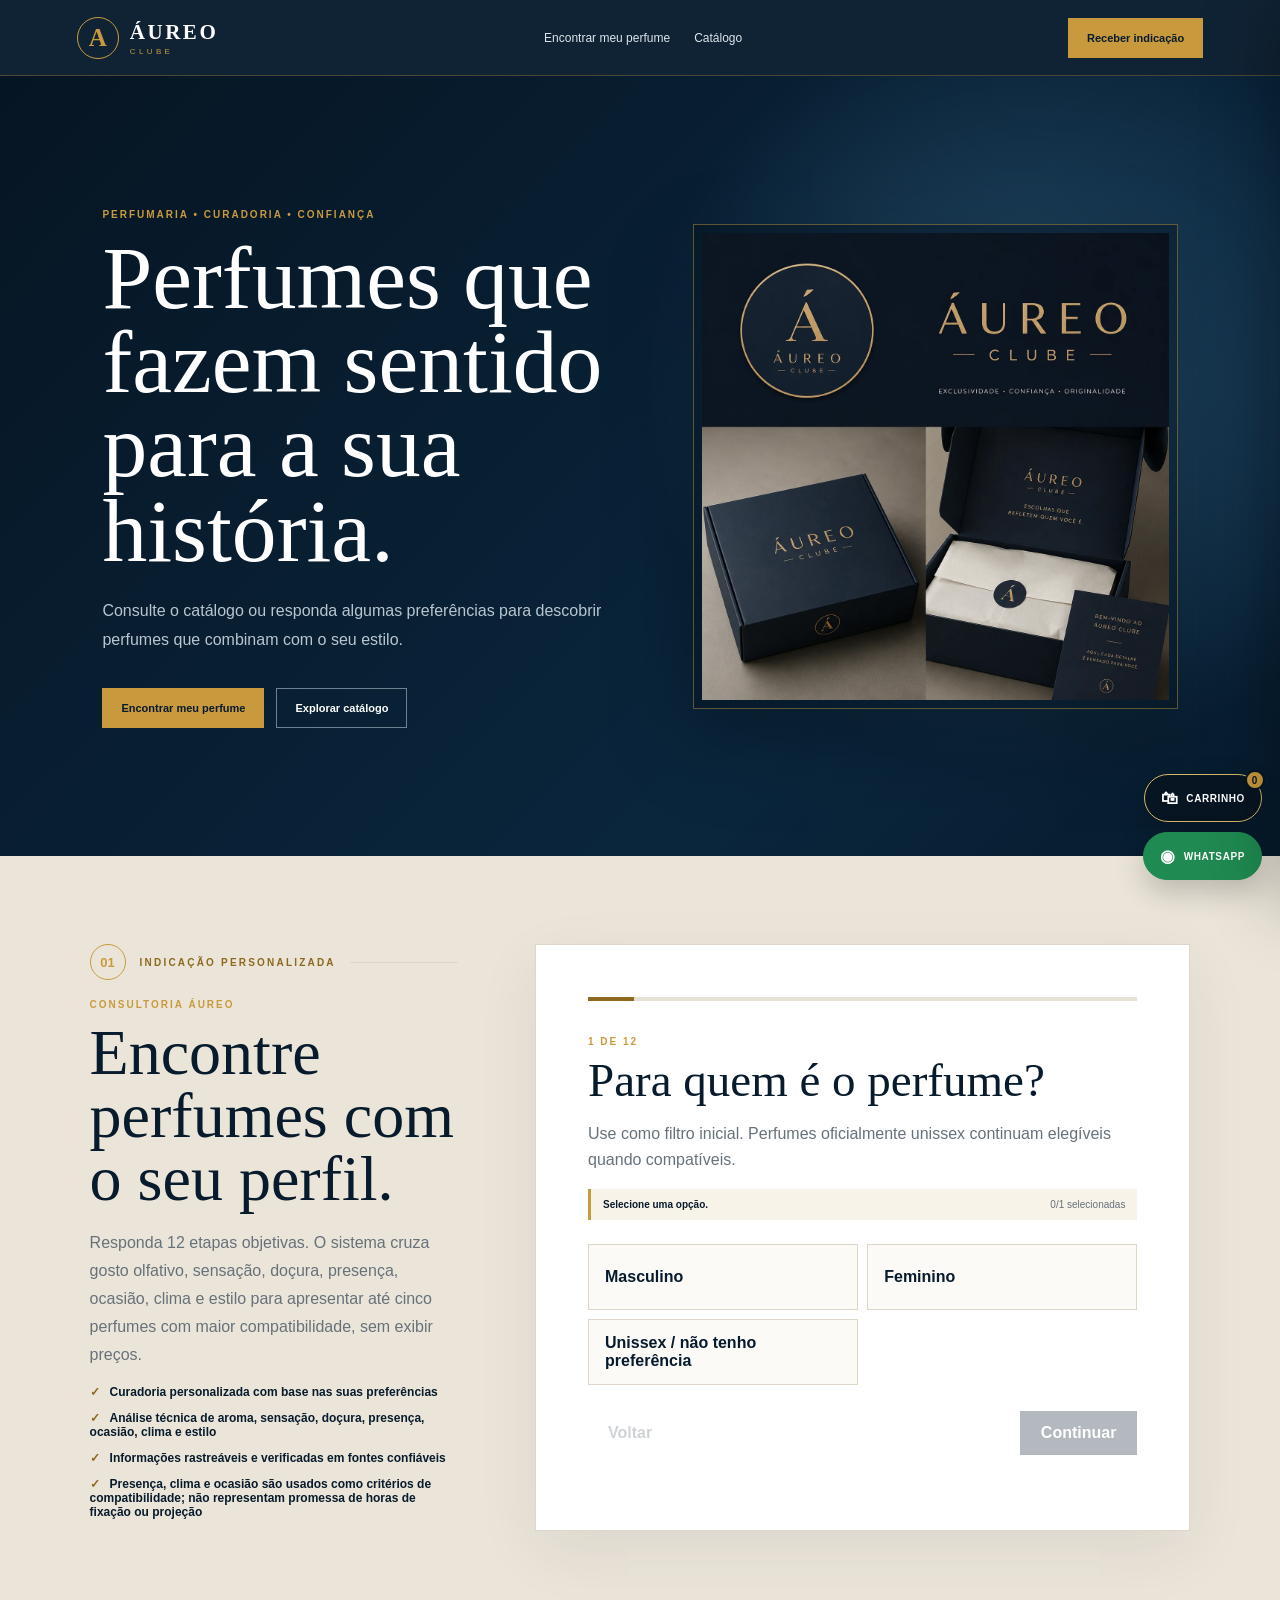
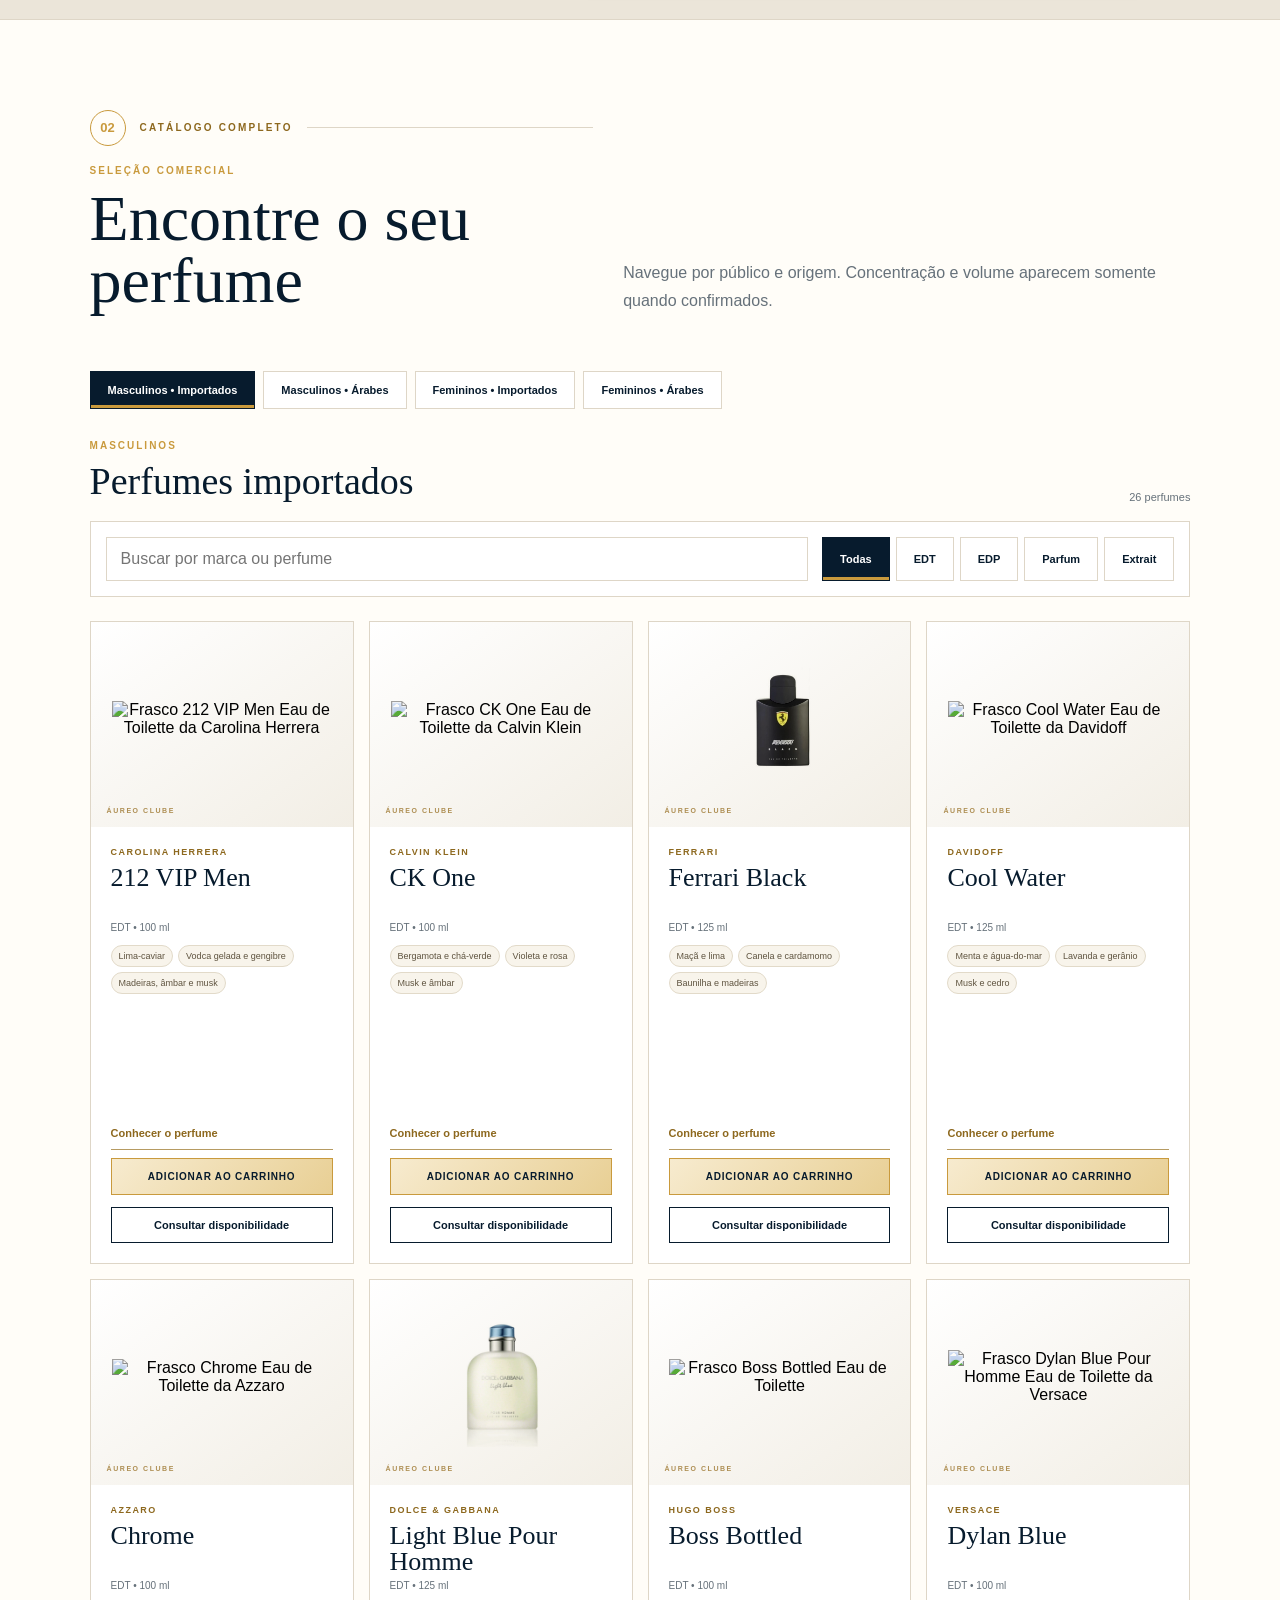
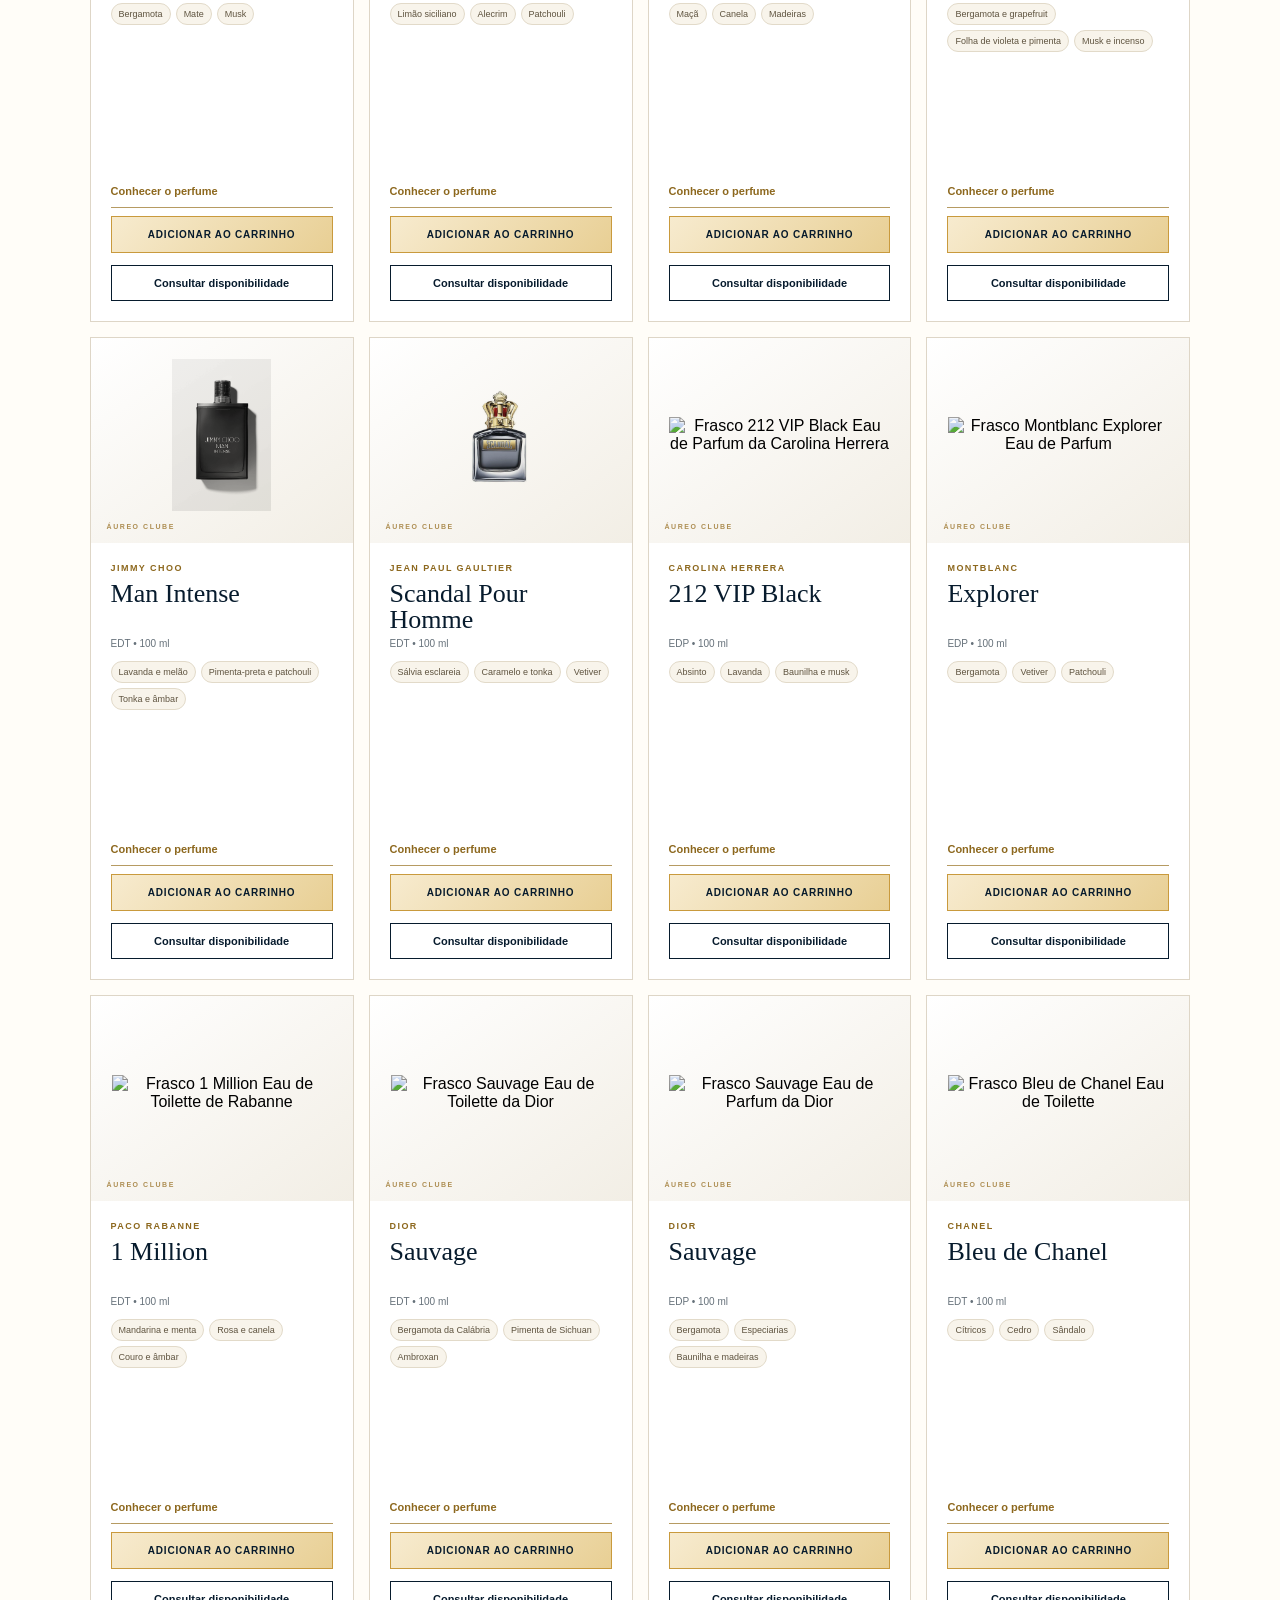
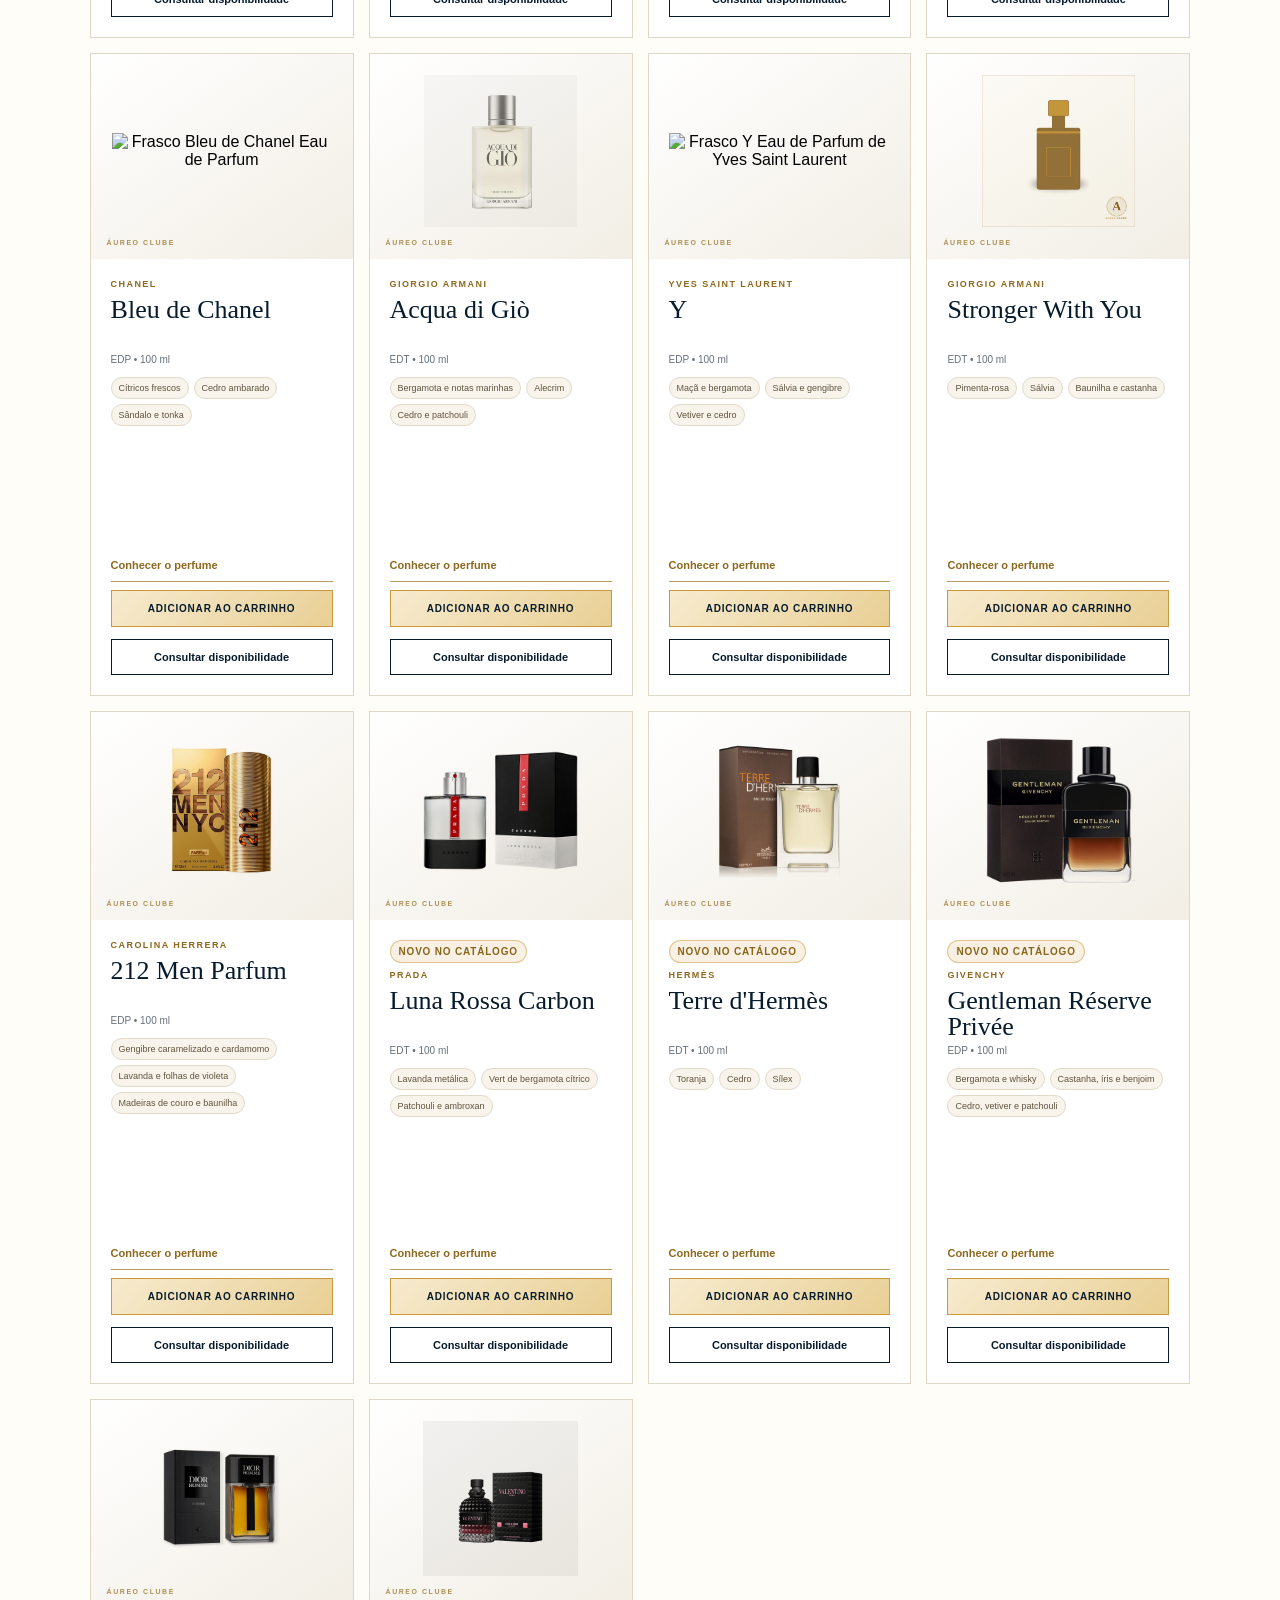
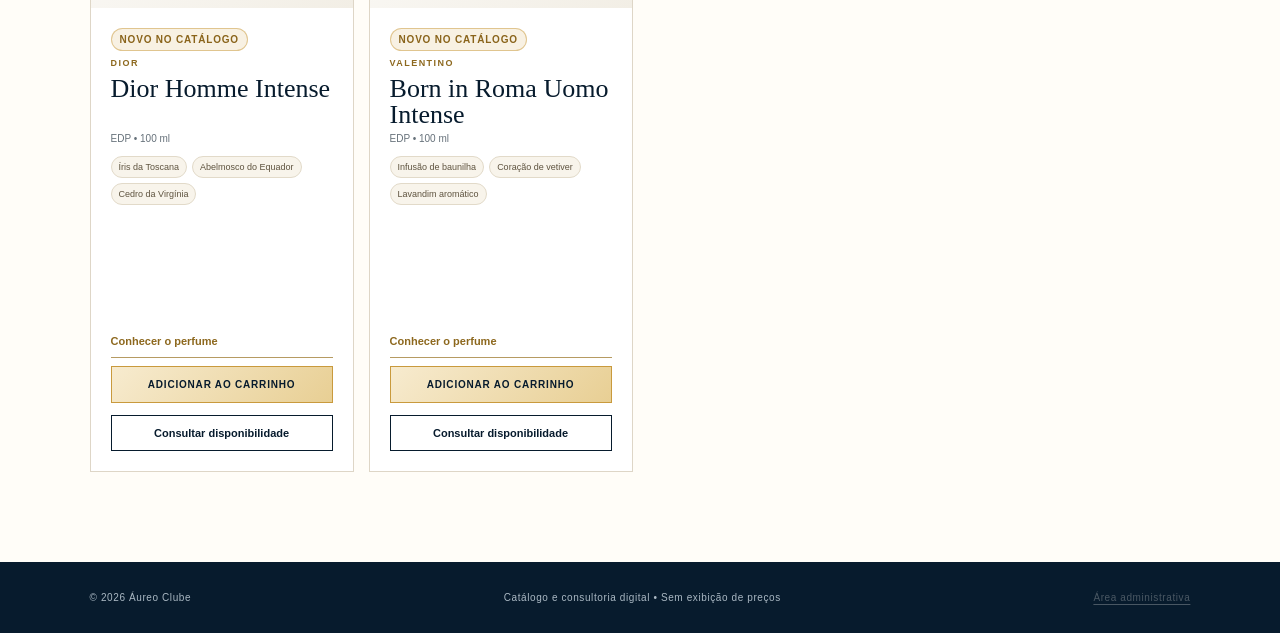
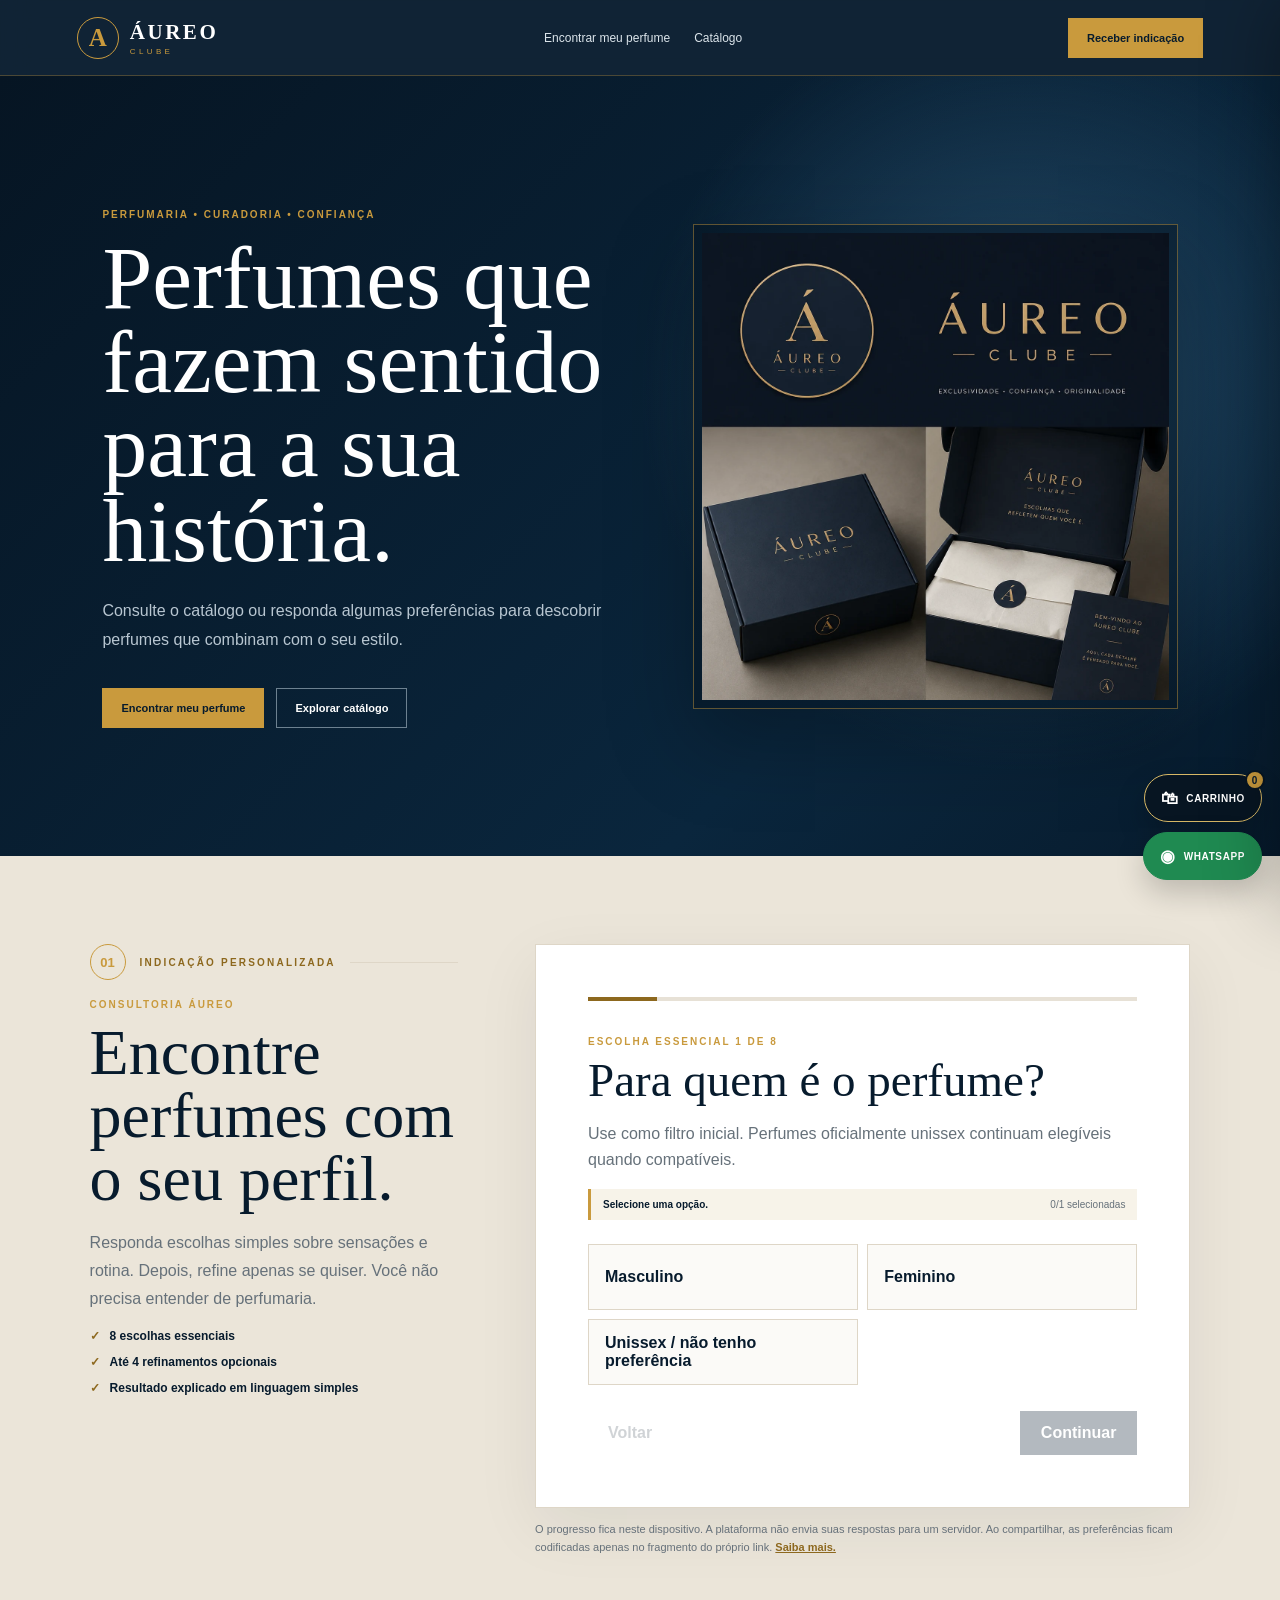
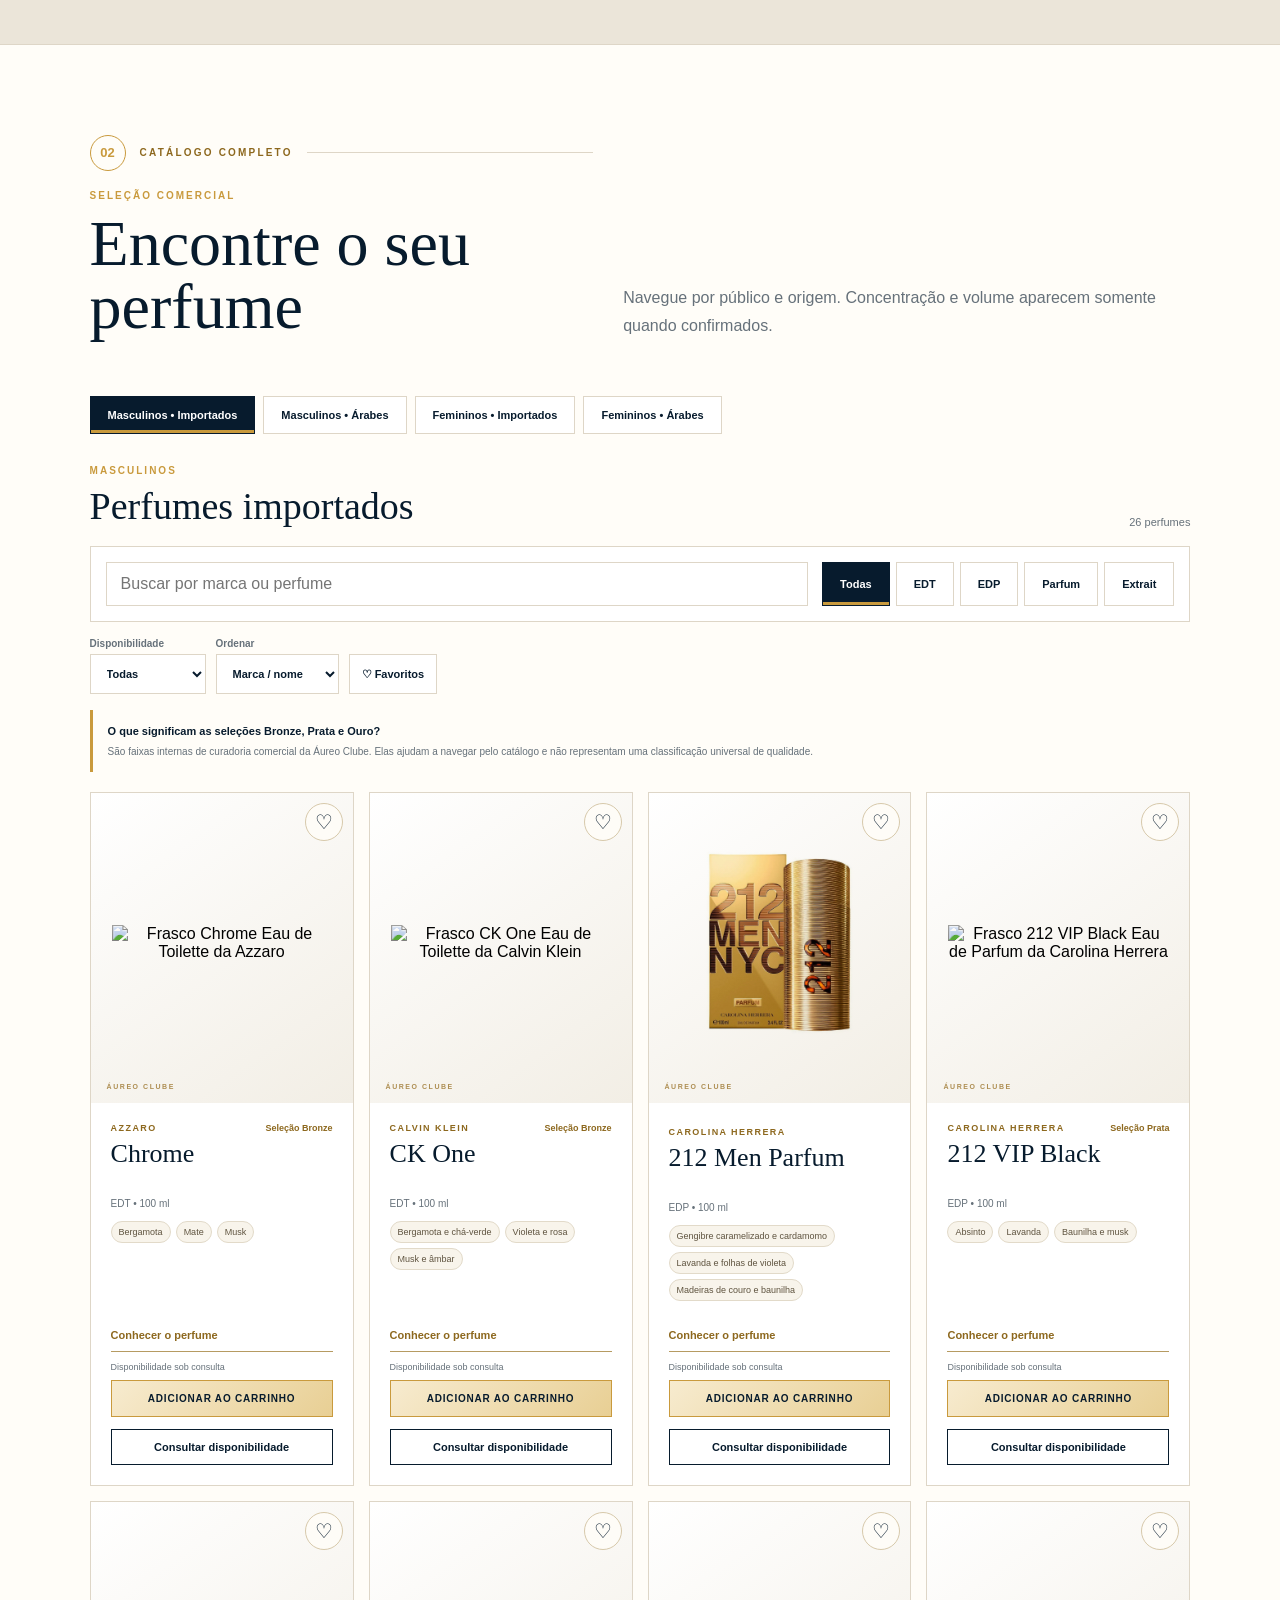
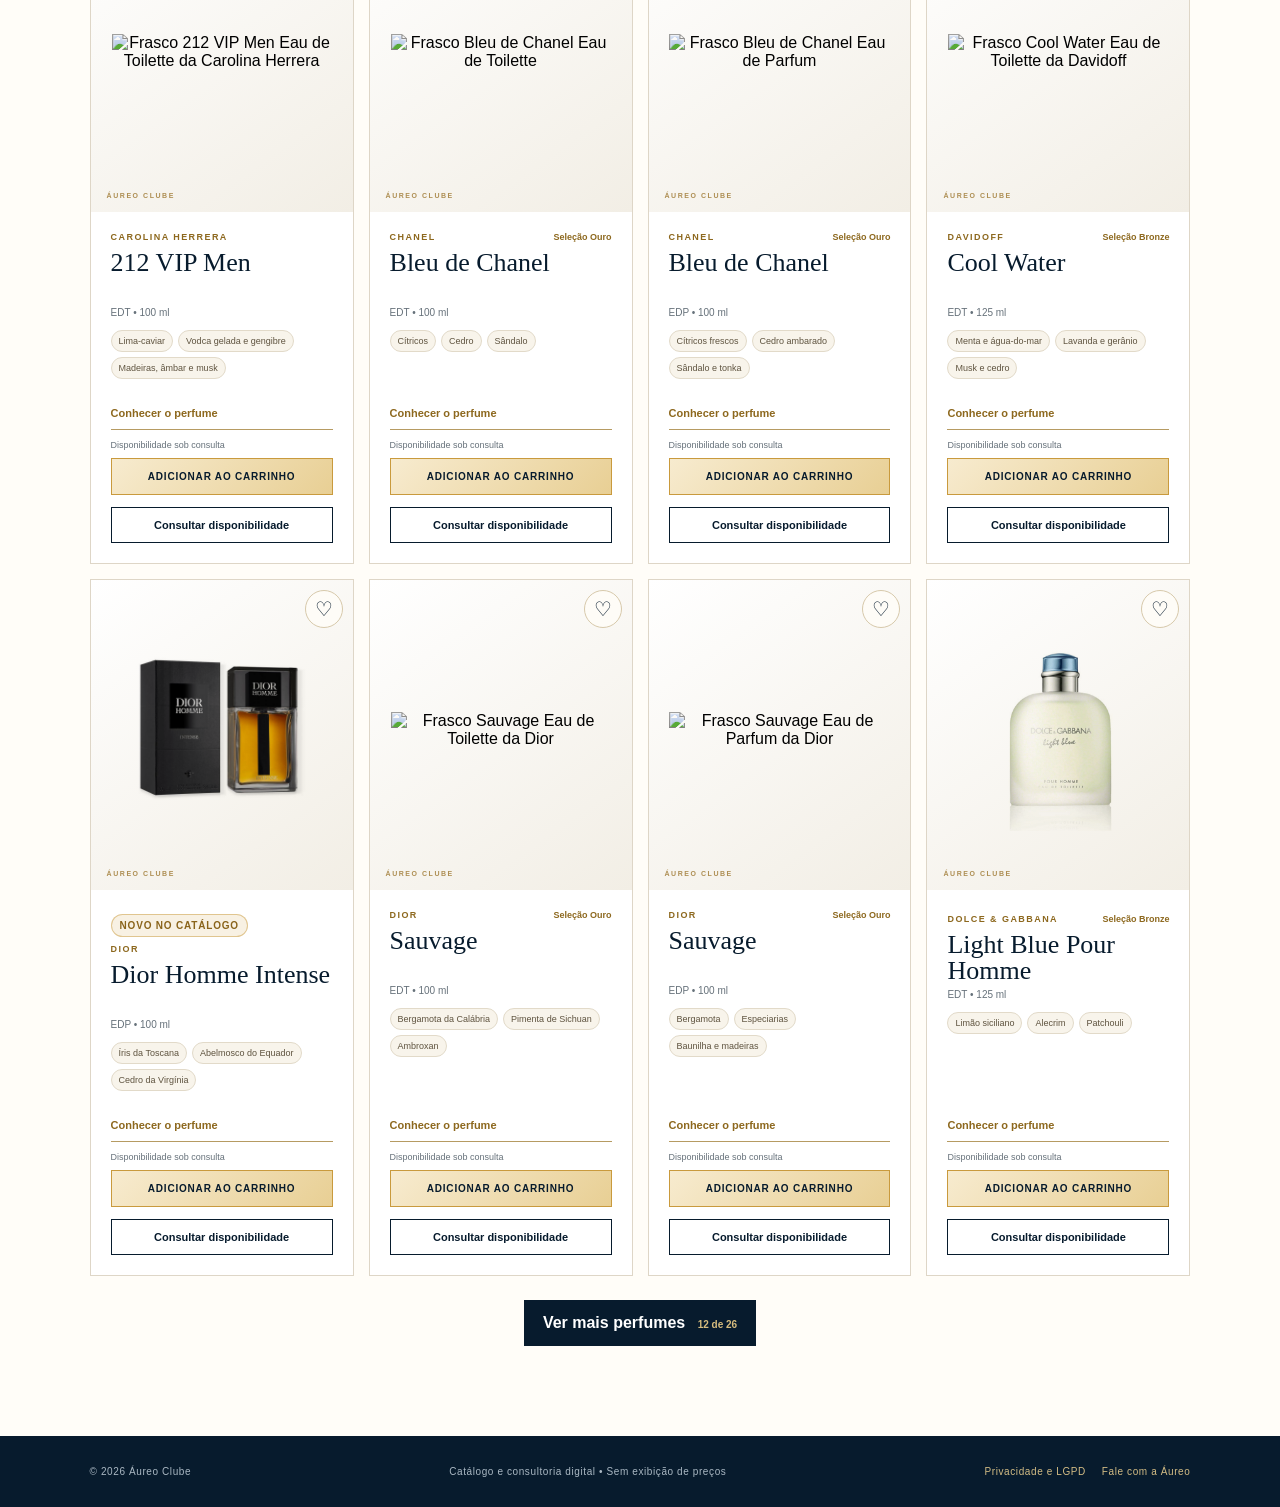
